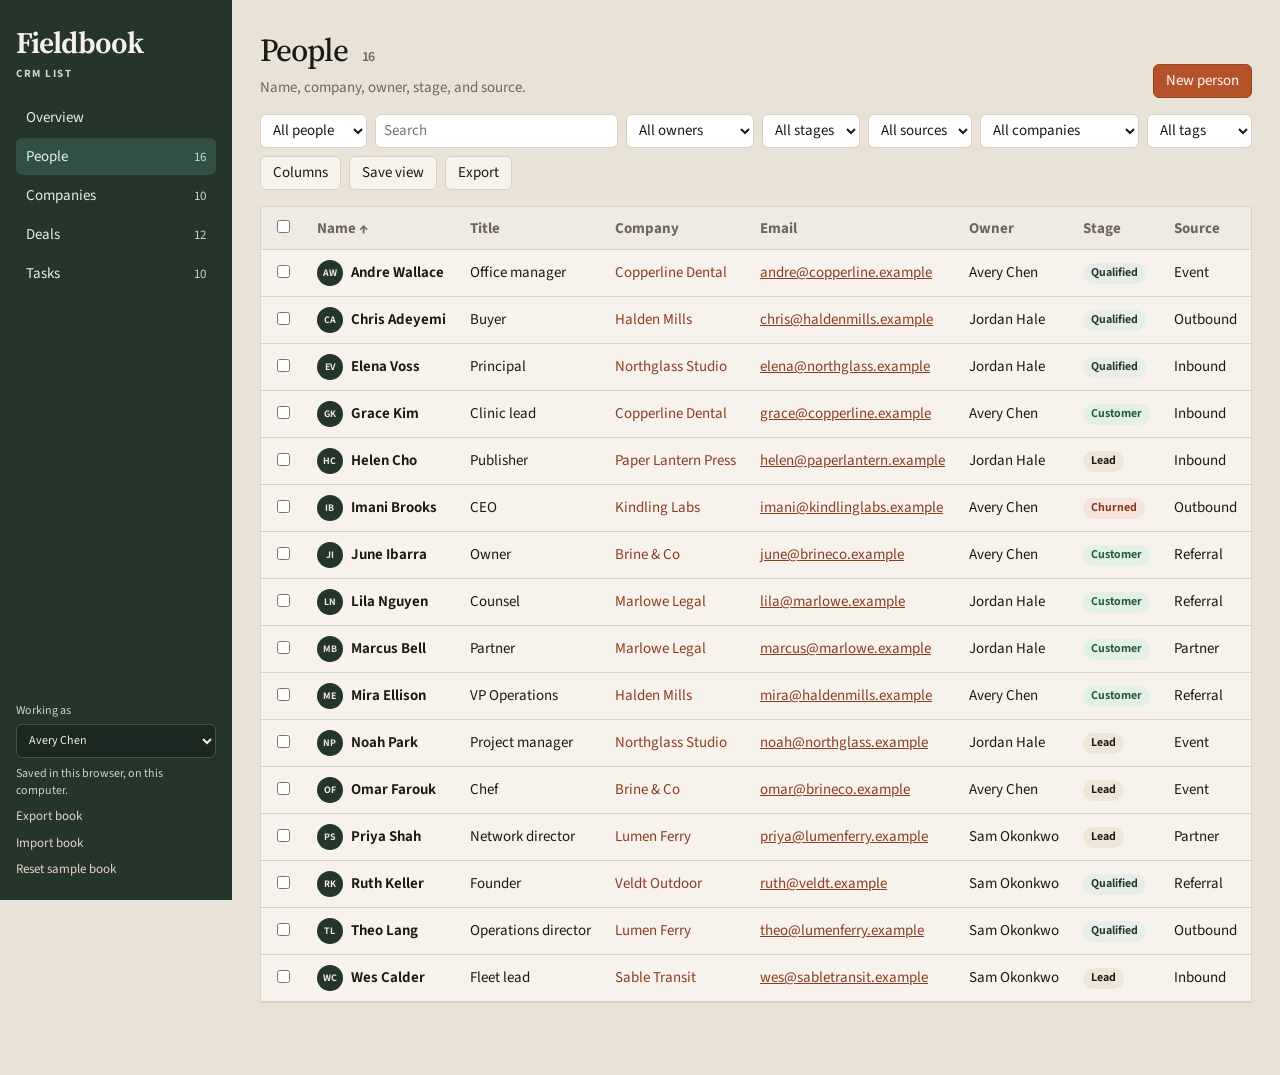
==== crm/index.html @ db6a81ae "Add Fieldbook, a local CRM list. People, companies, deals, and tasks stay in the browser, with the u" ====
<!DOCTYPE html>
<html lang="en">
<head>
  <meta charset="utf-8">
  <meta name="viewport" content="width=device-width, initial-scale=1">
  <title>Fieldbook</title>
  <link rel="icon" href="data:image/svg+xml,%3Csvg xmlns='http://www.w3.org/2000/svg' viewBox='0 0 32 32'%3E%3Crect width='32' height='32' rx='4' fill='%2324352c'/%3E%3Crect x='8' y='6' width='16' height='20' fill='none' stroke='%23f3ecdf' stroke-width='1.6'/%3E%3Cpath d='M11 12h10M11 16h10M11 20h6' stroke='%23e0b089' stroke-width='1.5'/%3E%3C/svg%3E">
  <link rel="preconnect" href="https://fonts.googleapis.com">
  <link rel="preconnect" href="https://fonts.gstatic.com" crossorigin>
  <link href="https://fonts.googleapis.com/css2?family=Source+Sans+3:wght@400;500;600;700&family=Source+Serif+4:opsz,wght@8..60,520;8..60,650&display=swap" rel="stylesheet">
  <link rel="stylesheet" href="styles.css">
</head>
<body>
  <div id="app"></div>
  <script src="app.js"></script>
</body>
</html>
---- crm/styles.css ----
:root {
  --ink: #1c1915;
  --muted: #6f675c;
  --line: #d9d1c4;
  --paper: #f7f3ec;
  --page: #e9e2d6;
  --pine: #24352c;
  --pine-2: #315043;
  --chip: #efe6d8;
  --terracotta: #b5522a;
  --good-bg: #e3f0e6;
  --good: #1c5a34;
  --bad-bg: #f6e4dc;
  --bad: #8a3418;
  color: var(--ink);
  background: var(--page);
  font-family: "Source Sans 3", "Segoe UI", sans-serif;
  font-size: 15px;
  line-height: 1.4;
}

* { box-sizing: border-box; }
body { margin: 0; }
button, input, select, textarea { font: inherit; color: inherit; }
button { cursor: pointer; }
:focus-visible { outline: 2px solid var(--terracotta); outline-offset: 2px; }
a { color: #8a3d22; }

.shell {
  display: grid;
  grid-template-columns: 232px minmax(0, 1fr);
  min-height: 100vh;
}

.sidebar {
  position: sticky;
  top: 0;
  height: 100vh;
  display: flex;
  flex-direction: column;
  gap: 18px;
  padding: 22px 16px;
  background: var(--pine);
  color: #e7efe9;
}
.brand {
  margin: 0;
  font-family: "Source Serif 4", Georgia, serif;
  font-size: 30px;
  font-weight: 650;
  letter-spacing: -0.03em;
  color: #f6f1e8;
}
.brand small {
  display: block;
  margin-top: 2px;
  font-family: "Source Sans 3", sans-serif;
  font-size: 11px;
  font-weight: 700;
  letter-spacing: 0.14em;
  text-transform: uppercase;
  color: #c9d5cc;
}
.sidebar nav { display: flex; flex-direction: column; gap: 2px; }
.sidebar nav button {
  display: flex;
  justify-content: space-between;
  align-items: center;
  gap: 8px;
  width: 100%;
  padding: 8px 10px;
  border: 0;
  border-radius: 6px;
  background: transparent;
  color: inherit;
  text-align: left;
}
.sidebar nav button[aria-current="page"] { background: var(--pine-2); }
.nav-count { color: #c9d5cc; font-variant-numeric: tabular-nums; font-size: 13px; }
.side-foot { margin-top: auto; display: flex; flex-direction: column; gap: 8px; }
.side-foot label { display: flex; flex-direction: column; gap: 4px; font-size: 12px; color: #c9d5cc; }
.sidebar select,
.side-foot select {
  width: 100%;
  height: 34px;
  padding: 0 8px;
  border: 1px solid #3e5648;
  border-radius: 6px;
  background: #1a2821;
  color: #f3ecdf;
}
.storage { margin: 0; font-size: 12px; color: #c9d5cc; }
.side-foot button {
  padding: 0;
  border: 0;
  background: transparent;
  color: #e7d3c3;
  text-align: left;
  font-size: 13px;
}

main { padding: 28px 28px 72px; }
.page-head { display: flex; justify-content: space-between; align-items: flex-end; gap: 16px; }
h1 {
  margin: 0;
  font-family: "Source Serif 4", Georgia, serif;
  font-size: 32px;
  font-weight: 520;
  letter-spacing: -0.03em;
}
h1 .count {
  margin-left: 8px;
  font-family: "Source Sans 3", sans-serif;
  font-size: 14px;
  font-weight: 600;
  color: var(--muted);
}
.lede { margin: 4px 0 0; color: var(--muted); }
h2, h3 {
  margin: 0 0 8px;
  font-family: "Source Serif 4", Georgia, serif;
  font-weight: 560;
}
h2 { font-size: 22px; }
h3 { margin-top: 20px; font-size: 18px; }
.kicker {
  margin: 0;
  font-size: 11px;
  font-weight: 700;
  letter-spacing: 0.12em;
  text-transform: uppercase;
  color: var(--muted);
}

.btn {
  height: 34px;
  padding: 0 12px;
  border: 1px solid var(--line);
  border-radius: 6px;
  background: var(--paper);
}
.btn.primary { background: var(--terracotta); border-color: #9a4522; color: #fff8f4; }
.btn.danger { color: var(--bad); }
.btn.small { height: 30px; }

.toolbar { display: flex; flex-wrap: wrap; gap: 8px; align-items: center; margin: 16px 0; }
.toolbar input, .toolbar select, .fields input, .fields select, .modal input, .modal select, .modal textarea, .drawer input, .drawer select, .drawer textarea {
  height: 34px;
  padding: 0 8px;
  border: 1px solid var(--line);
  border-radius: 6px;
  background: #fff;
}
.toolbar .search { flex: 1 1 180px; min-width: 160px; }
.menu-wrap { position: relative; }
.popover {
  position: absolute;
  top: calc(100% + 6px);
  right: 0;
  z-index: 6;
  display: flex;
  flex-direction: column;
  gap: 6px;
  min-width: 190px;
  padding: 10px;
  border: 1px solid var(--line);
  border-radius: 8px;
  background: var(--paper);
}
.popover label { display: flex; gap: 8px; align-items: center; font-size: 13px; }

.segmented { display: inline-flex; overflow: hidden; border: 1px solid var(--line); border-radius: 6px; }
.segmented button { height: 34px; padding: 0 12px; border: 0; background: var(--paper); }
.segmented button[aria-pressed="true"] { background: var(--pine); color: #f6f1e8; }

.bulkbar {
  display: flex;
  flex-wrap: wrap;
  gap: 8px;
  align-items: center;
  margin-bottom: 8px;
  padding: 8px 10px;
  border-radius: 8px;
  background: var(--pine);
  color: #f3ecdf;
}
.bulkbar select { height: 30px; border: 0; border-radius: 6px; background: #f3ecdf; color: var(--ink); }
.bulkbar .btn { background: #f3ecdf; color: var(--ink); }

.table-wrap { overflow: auto; border: 1px solid var(--line); background: var(--paper); }
table { width: 100%; min-width: 760px; border-collapse: collapse; }
th, td { padding: 10px 12px; border-bottom: 1px solid var(--line); text-align: left; vertical-align: middle; white-space: nowrap; }
th { position: sticky; top: 0; z-index: 1; background: #efeae2; }
th button { padding: 0; border: 0; background: none; color: var(--muted); font-weight: 700; }
td.num, th.num { text-align: right; font-variant-numeric: tabular-nums; }
th.num button { width: 100%; text-align: right; }
th.check, td.check { width: 36px; }
tr:hover td { background: #f7f1e8; }
tr.is-selected td { background: #f3e6dc; }
tr.is-done td { color: var(--muted); }
tr.is-overdue .due-cell, .overdue { color: var(--bad); font-weight: 700; }
.empty { padding: 28px 12px; color: var(--muted); text-align: left; }

.who { display: inline-flex; gap: 8px; align-items: center; font-weight: 650; }
.avatar {
  display: inline-grid;
  place-items: center;
  width: 26px;
  height: 26px;
  border-radius: 50%;
  background: var(--pine);
  color: #f3ecdf;
  font-size: 10px;
  letter-spacing: 0.04em;
}
button.linkish { padding: 0; border: 0; background: none; color: #8a3d22; text-align: left; }
button.linkish:hover { text-decoration: underline; }
.pill {
  display: inline-flex;
  padding: 2px 8px;
  border-radius: 99px;
  background: var(--chip);
  font-size: 12px;
  font-weight: 650;
}
.pill-customer, .pill-won { background: var(--good-bg); color: var(--good); }
.pill-churned, .pill-lost { background: var(--bad-bg); color: var(--bad); }
.pill-qualified, .pill-proposal, .pill-negotiation, .pill-new { background: #e7eee9; color: var(--pine); }
.tag {
  display: inline-flex;
  margin: 0 4px 2px 0;
  padding: 1px 6px;
  border-radius: 99px;
  background: var(--chip);
  font-size: 12px;
}

.stats { display: grid; grid-template-columns: repeat(4, minmax(0, 1fr)); gap: 12px; margin-top: 18px; }
.stats article, .panel { border: 1px solid var(--line); background: var(--paper); padding: 14px 16px; }
.stat {
  margin: 4px 0;
  font-family: "Source Serif 4", Georgia, serif;
  font-size: 28px;
  font-variant-numeric: tabular-nums;
  letter-spacing: -0.03em;
}
.sub { margin: 0; color: var(--muted); font-size: 13px; }
.split { display: grid; grid-template-columns: minmax(0, 1.4fr) minmax(260px, 0.8fr); gap: 16px; margin-top: 16px; }
.bars { display: flex; flex-direction: column; gap: 8px; }
.bar-row { display: grid; grid-template-columns: 104px minmax(0, 1fr) 76px; gap: 8px; align-items: center; font-size: 13px; }
.bar-row button { padding: 0; border: 0; background: none; text-align: left; }
.track { height: 8px; background: #e4dcd0; }
.track span { display: block; height: 100%; background: var(--pine); }
.track.won span { background: var(--good); }
.task-line, .feed-item { display: flex; justify-content: space-between; gap: 12px; padding: 8px 0; border-top: 1px solid var(--line); }
.task-line button.subject, .feed-item button { padding: 0; border: 0; background: none; text-align: left; }
.feed { margin-top: 16px; }

.board { display: flex; gap: 12px; overflow-x: auto; padding-bottom: 8px; }
.column { width: 230px; flex: none; padding: 8px; border-radius: 8px; background: #e4dcd0; }
.column.drop-target { outline: 2px solid var(--terracotta); }
.column header { display: flex; justify-content: space-between; gap: 8px; padding: 4px 4px 8px; font-size: 13px; }
.deal-card { margin-bottom: 8px; padding: 10px; border: 1px solid var(--line); background: var(--paper); cursor: grab; }
.deal-card strong, .deal-card span { display: block; }
.deal-card .money { margin-top: 6px; font-variant-numeric: tabular-nums; font-weight: 700; }
.deal-card .meta, .meta { color: var(--muted); font-size: 12px; }

.scrim { position: fixed; inset: 0; z-index: 20; border: 0; background: rgba(28, 25, 21, 0.32); }
.drawer {
  position: fixed;
  top: 0;
  right: 0;
  bottom: 0;
  z-index: 21;
  width: min(440px, 100%);
  overflow: auto;
  padding: 20px 20px 40px;
  border-left: 1px solid var(--line);
  background: var(--paper);
}
.drawer-top, .modal-actions, .activity-row { display: flex; gap: 8px; align-items: center; }
.drawer-top { justify-content: space-between; }
.fields { display: grid; grid-template-columns: 1fr 1fr; gap: 10px; margin-top: 12px; }
.fields label, .activity-row label, .stack-label { display: flex; flex-direction: column; gap: 4px; color: var(--muted); font-size: 12px; }
.span-2 { grid-column: span 2; }
label.checkline { flex-direction: row; align-items: center; color: var(--ink); font-size: 14px; }
.drawer textarea, .modal textarea { height: auto; min-height: 72px; padding: 8px; }
.tagset { display: flex; flex-wrap: wrap; gap: 6px; }
.tagset button { padding: 3px 8px; border: 1px solid var(--line); border-radius: 99px; background: transparent; font-size: 12px; }
.tagset button[aria-pressed="true"] { border-color: var(--pine); background: var(--pine); color: #f6f1e8; }
.lbl { color: var(--muted); font-size: 12px; }
.note { padding: 8px 0; border-top: 1px solid var(--line); }
.note p { margin: 0; white-space: pre-wrap; }
.form-error { margin: 0 0 8px; color: var(--bad); font-size: 13px; }
.modal {
  position: fixed;
  top: 50%;
  left: 50%;
  z-index: 31;
  width: min(560px, calc(100% - 32px));
  max-height: calc(100vh - 48px);
  overflow: auto;
  padding: 20px;
  border: 1px solid var(--line);
  background: var(--paper);
  transform: translate(-50%, -50%);
}
.modal .scrim, .modal-scrim { z-index: 30; }
.modal-actions { margin-top: 14px; }
.activity-row { flex-wrap: wrap; margin: 8px 0; }
.activity-row input { flex: 1; min-width: 140px; }

@media (max-width: 900px) {
  .shell { grid-template-columns: 1fr; }
  .sidebar { position: sticky; top: 0; z-index: 5; height: auto; }
  .sidebar nav { flex-direction: row; overflow-x: auto; }
  .sidebar nav button { width: auto; white-space: nowrap; }
  .side-foot { flex-direction: row; flex-wrap: wrap; align-items: end; margin-top: 8px; }
  .side-foot label { flex: 1 1 140px; }
  .storage { display: none; }
  .stats, .split, .fields { grid-template-columns: 1fr 1fr; }
  .span-2 { grid-column: auto; }
  main { padding: 18px 14px 48px; }
  h1 { font-size: 28px; }
}
@media (max-width: 640px) {
  .stats, .fields, .split { grid-template-columns: 1fr; }
}
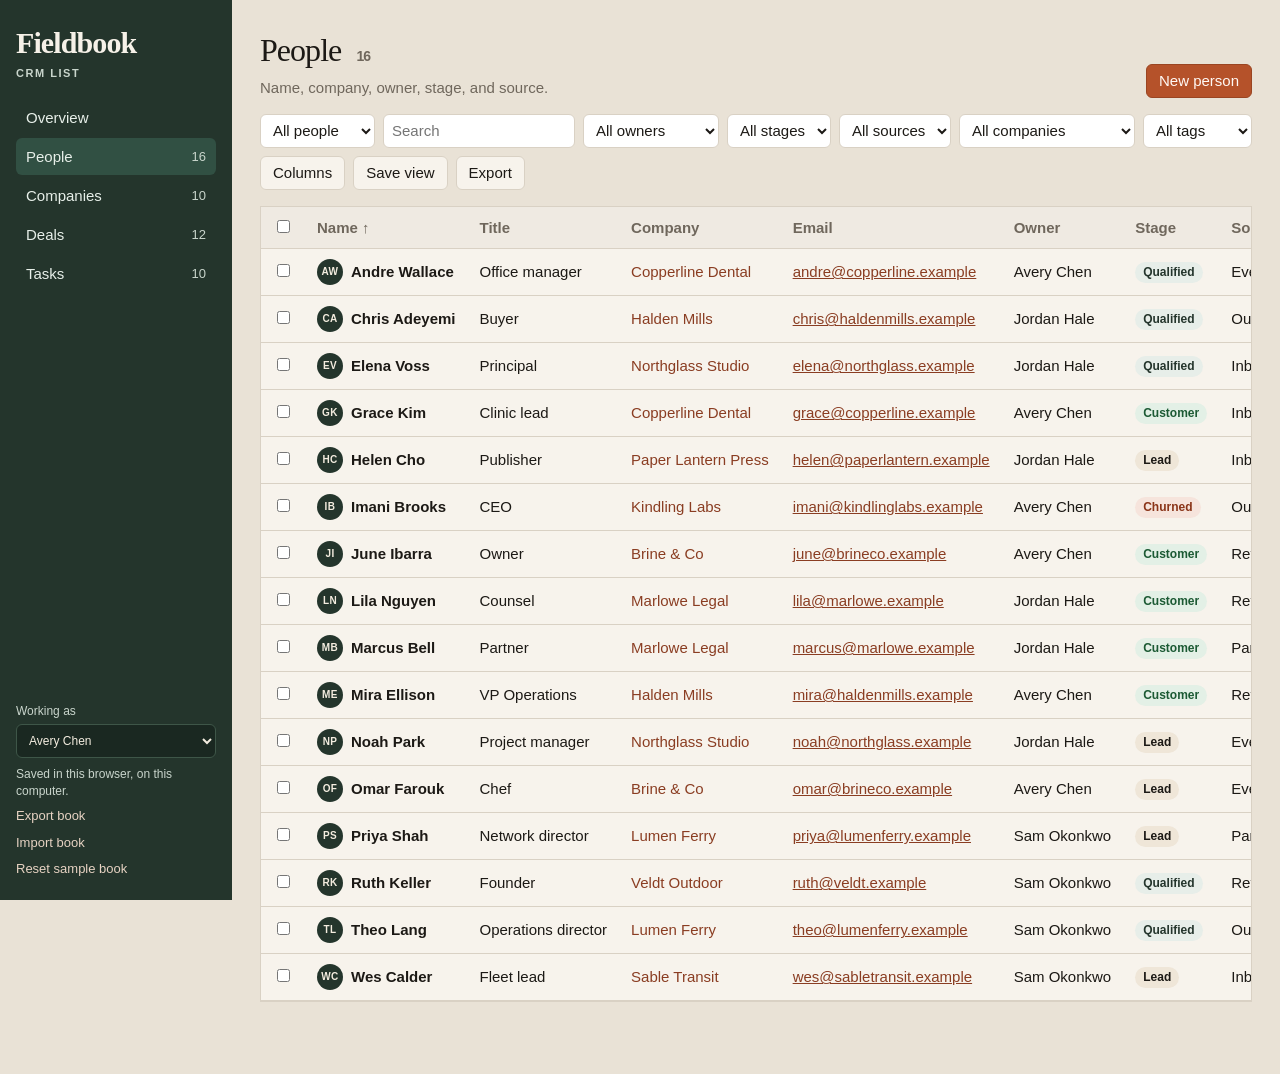
==== commit 5abf66ec: "Put Fieldbook in one HTML file so it can be opened in Brave. The page no longer depends on separate " ====
--- a/crm/index.html
+++ b/crm/index.html
@@ -5,13 +5,1605 @@
   <meta name="viewport" content="width=device-width, initial-scale=1">
   <title>Fieldbook</title>
   <link rel="icon" href="data:image/svg+xml,%3Csvg xmlns='http://www.w3.org/2000/svg' viewBox='0 0 32 32'%3E%3Crect width='32' height='32' rx='4' fill='%2324352c'/%3E%3Crect x='8' y='6' width='16' height='20' fill='none' stroke='%23f3ecdf' stroke-width='1.6'/%3E%3Cpath d='M11 12h10M11 16h10M11 20h6' stroke='%23e0b089' stroke-width='1.5'/%3E%3C/svg%3E">
-  <link rel="preconnect" href="https://fonts.googleapis.com">
-  <link rel="preconnect" href="https://fonts.gstatic.com" crossorigin>
-  <link href="https://fonts.googleapis.com/css2?family=Source+Sans+3:wght@400;500;600;700&family=Source+Serif+4:opsz,wght@8..60,520;8..60,650&display=swap" rel="stylesheet">
-  <link rel="stylesheet" href="styles.css">
+  <style>
+:root {
+  --ink: #1c1915;
+  --muted: #6f675c;
+  --line: #d9d1c4;
+  --paper: #f7f3ec;
+  --page: #e9e2d6;
+  --pine: #24352c;
+  --pine-2: #315043;
+  --chip: #efe6d8;
+  --terracotta: #b5522a;
+  --good-bg: #e3f0e6;
+  --good: #1c5a34;
+  --bad-bg: #f6e4dc;
+  --bad: #8a3418;
+  color: var(--ink);
+  background: var(--page);
+  font-family: "Source Sans 3", "Segoe UI", sans-serif;
+  font-size: 15px;
+  line-height: 1.4;
+}
+
+* { box-sizing: border-box; }
+body { margin: 0; }
+button, input, select, textarea { font: inherit; color: inherit; }
+button { cursor: pointer; }
+:focus-visible { outline: 2px solid var(--terracotta); outline-offset: 2px; }
+a { color: #8a3d22; }
+
+.shell {
+  display: grid;
+  grid-template-columns: 232px minmax(0, 1fr);
+  min-height: 100vh;
+}
+
+.sidebar {
+  position: sticky;
+  top: 0;
+  height: 100vh;
+  display: flex;
+  flex-direction: column;
+  gap: 18px;
+  padding: 22px 16px;
+  background: var(--pine);
+  color: #e7efe9;
+}
+.brand {
+  margin: 0;
+  font-family: "Source Serif 4", Georgia, serif;
+  font-size: 30px;
+  font-weight: 650;
+  letter-spacing: -0.03em;
+  color: #f6f1e8;
+}
+.brand small {
+  display: block;
+  margin-top: 2px;
+  font-family: "Source Sans 3", sans-serif;
+  font-size: 11px;
+  font-weight: 700;
+  letter-spacing: 0.14em;
+  text-transform: uppercase;
+  color: #c9d5cc;
+}
+.sidebar nav { display: flex; flex-direction: column; gap: 2px; }
+.sidebar nav button {
+  display: flex;
+  justify-content: space-between;
+  align-items: center;
+  gap: 8px;
+  width: 100%;
+  padding: 8px 10px;
+  border: 0;
+  border-radius: 6px;
+  background: transparent;
+  color: inherit;
+  text-align: left;
+}
+.sidebar nav button[aria-current="page"] { background: var(--pine-2); }
+.nav-count { color: #c9d5cc; font-variant-numeric: tabular-nums; font-size: 13px; }
+.side-foot { margin-top: auto; display: flex; flex-direction: column; gap: 8px; }
+.side-foot label { display: flex; flex-direction: column; gap: 4px; font-size: 12px; color: #c9d5cc; }
+.sidebar select,
+.side-foot select {
+  width: 100%;
+  height: 34px;
+  padding: 0 8px;
+  border: 1px solid #3e5648;
+  border-radius: 6px;
+  background: #1a2821;
+  color: #f3ecdf;
+}
+.storage { margin: 0; font-size: 12px; color: #c9d5cc; }
+.side-foot button {
+  padding: 0;
+  border: 0;
+  background: transparent;
+  color: #e7d3c3;
+  text-align: left;
+  font-size: 13px;
+}
+
+main { padding: 28px 28px 72px; }
+.page-head { display: flex; justify-content: space-between; align-items: flex-end; gap: 16px; }
+h1 {
+  margin: 0;
+  font-family: "Source Serif 4", Georgia, serif;
+  font-size: 32px;
+  font-weight: 520;
+  letter-spacing: -0.03em;
+}
+h1 .count {
+  margin-left: 8px;
+  font-family: "Source Sans 3", sans-serif;
+  font-size: 14px;
+  font-weight: 600;
+  color: var(--muted);
+}
+.lede { margin: 4px 0 0; color: var(--muted); }
+h2, h3 {
+  margin: 0 0 8px;
+  font-family: "Source Serif 4", Georgia, serif;
+  font-weight: 560;
+}
+h2 { font-size: 22px; }
+h3 { margin-top: 20px; font-size: 18px; }
+.kicker {
+  margin: 0;
+  font-size: 11px;
+  font-weight: 700;
+  letter-spacing: 0.12em;
+  text-transform: uppercase;
+  color: var(--muted);
+}
+
+.btn {
+  height: 34px;
+  padding: 0 12px;
+  border: 1px solid var(--line);
+  border-radius: 6px;
+  background: var(--paper);
+}
+.btn.primary { background: var(--terracotta); border-color: #9a4522; color: #fff8f4; }
+.btn.danger { color: var(--bad); }
+.btn.small { height: 30px; }
+
+.toolbar { display: flex; flex-wrap: wrap; gap: 8px; align-items: center; margin: 16px 0; }
+.toolbar input, .toolbar select, .fields input, .fields select, .modal input, .modal select, .modal textarea, .drawer input, .drawer select, .drawer textarea {
+  height: 34px;
+  padding: 0 8px;
+  border: 1px solid var(--line);
+  border-radius: 6px;
+  background: #fff;
+}
+.toolbar .search { flex: 1 1 180px; min-width: 160px; }
+.menu-wrap { position: relative; }
+.popover {
+  position: absolute;
+  top: calc(100% + 6px);
+  right: 0;
+  z-index: 6;
+  display: flex;
+  flex-direction: column;
+  gap: 6px;
+  min-width: 190px;
+  padding: 10px;
+  border: 1px solid var(--line);
+  border-radius: 8px;
+  background: var(--paper);
+}
+.popover label { display: flex; gap: 8px; align-items: center; font-size: 13px; }
+
+.segmented { display: inline-flex; overflow: hidden; border: 1px solid var(--line); border-radius: 6px; }
+.segmented button { height: 34px; padding: 0 12px; border: 0; background: var(--paper); }
+.segmented button[aria-pressed="true"] { background: var(--pine); color: #f6f1e8; }
+
+.bulkbar {
+  display: flex;
+  flex-wrap: wrap;
+  gap: 8px;
+  align-items: center;
+  margin-bottom: 8px;
+  padding: 8px 10px;
+  border-radius: 8px;
+  background: var(--pine);
+  color: #f3ecdf;
+}
+.bulkbar select { height: 30px; border: 0; border-radius: 6px; background: #f3ecdf; color: var(--ink); }
+.bulkbar .btn { background: #f3ecdf; color: var(--ink); }
+
+.table-wrap { overflow: auto; border: 1px solid var(--line); background: var(--paper); }
+table { width: 100%; min-width: 760px; border-collapse: collapse; }
+th, td { padding: 10px 12px; border-bottom: 1px solid var(--line); text-align: left; vertical-align: middle; white-space: nowrap; }
+th { position: sticky; top: 0; z-index: 1; background: #efeae2; }
+th button { padding: 0; border: 0; background: none; color: var(--muted); font-weight: 700; }
+td.num, th.num { text-align: right; font-variant-numeric: tabular-nums; }
+th.num button { width: 100%; text-align: right; }
+th.check, td.check { width: 36px; }
+tr:hover td { background: #f7f1e8; }
+tr.is-selected td { background: #f3e6dc; }
+tr.is-done td { color: var(--muted); }
+tr.is-overdue .due-cell, .overdue { color: var(--bad); font-weight: 700; }
+.empty { padding: 28px 12px; color: var(--muted); text-align: left; }
+
+.who { display: inline-flex; gap: 8px; align-items: center; font-weight: 650; }
+.avatar {
+  display: inline-grid;
+  place-items: center;
+  width: 26px;
+  height: 26px;
+  border-radius: 50%;
+  background: var(--pine);
+  color: #f3ecdf;
+  font-size: 10px;
+  letter-spacing: 0.04em;
+}
+button.linkish { padding: 0; border: 0; background: none; color: #8a3d22; text-align: left; }
+button.linkish:hover { text-decoration: underline; }
+.pill {
+  display: inline-flex;
+  padding: 2px 8px;
+  border-radius: 99px;
+  background: var(--chip);
+  font-size: 12px;
+  font-weight: 650;
+}
+.pill-customer, .pill-won { background: var(--good-bg); color: var(--good); }
+.pill-churned, .pill-lost { background: var(--bad-bg); color: var(--bad); }
+.pill-qualified, .pill-proposal, .pill-negotiation, .pill-new { background: #e7eee9; color: var(--pine); }
+.tag {
+  display: inline-flex;
+  margin: 0 4px 2px 0;
+  padding: 1px 6px;
+  border-radius: 99px;
+  background: var(--chip);
+  font-size: 12px;
+}
+
+.stats { display: grid; grid-template-columns: repeat(4, minmax(0, 1fr)); gap: 12px; margin-top: 18px; }
+.stats article, .panel { border: 1px solid var(--line); background: var(--paper); padding: 14px 16px; }
+.stat {
+  margin: 4px 0;
+  font-family: "Source Serif 4", Georgia, serif;
+  font-size: 28px;
+  font-variant-numeric: tabular-nums;
+  letter-spacing: -0.03em;
+}
+.sub { margin: 0; color: var(--muted); font-size: 13px; }
+.split { display: grid; grid-template-columns: minmax(0, 1.4fr) minmax(260px, 0.8fr); gap: 16px; margin-top: 16px; }
+.bars { display: flex; flex-direction: column; gap: 8px; }
+.bar-row { display: grid; grid-template-columns: 104px minmax(0, 1fr) 76px; gap: 8px; align-items: center; font-size: 13px; }
+.bar-row button { padding: 0; border: 0; background: none; text-align: left; }
+.track { height: 8px; background: #e4dcd0; }
+.track span { display: block; height: 100%; background: var(--pine); }
+.track.won span { background: var(--good); }
+.task-line, .feed-item { display: flex; justify-content: space-between; gap: 12px; padding: 8px 0; border-top: 1px solid var(--line); }
+.task-line button.subject, .feed-item button { padding: 0; border: 0; background: none; text-align: left; }
+.feed { margin-top: 16px; }
+
+.board { display: flex; gap: 12px; overflow-x: auto; padding-bottom: 8px; }
+.column { width: 230px; flex: none; padding: 8px; border-radius: 8px; background: #e4dcd0; }
+.column.drop-target { outline: 2px solid var(--terracotta); }
+.column header { display: flex; justify-content: space-between; gap: 8px; padding: 4px 4px 8px; font-size: 13px; }
+.deal-card { margin-bottom: 8px; padding: 10px; border: 1px solid var(--line); background: var(--paper); cursor: grab; }
+.deal-card strong, .deal-card span { display: block; }
+.deal-card .money { margin-top: 6px; font-variant-numeric: tabular-nums; font-weight: 700; }
+.deal-card .meta, .meta { color: var(--muted); font-size: 12px; }
+
+.scrim { position: fixed; inset: 0; z-index: 20; border: 0; background: rgba(28, 25, 21, 0.32); }
+.drawer {
+  position: fixed;
+  top: 0;
+  right: 0;
+  bottom: 0;
+  z-index: 21;
+  width: min(440px, 100%);
+  overflow: auto;
+  padding: 20px 20px 40px;
+  border-left: 1px solid var(--line);
+  background: var(--paper);
+}
+.drawer-top, .modal-actions, .activity-row { display: flex; gap: 8px; align-items: center; }
+.drawer-top { justify-content: space-between; }
+.fields { display: grid; grid-template-columns: 1fr 1fr; gap: 10px; margin-top: 12px; }
+.fields label, .activity-row label, .stack-label { display: flex; flex-direction: column; gap: 4px; color: var(--muted); font-size: 12px; }
+.span-2 { grid-column: span 2; }
+label.checkline { flex-direction: row; align-items: center; color: var(--ink); font-size: 14px; }
+.drawer textarea, .modal textarea { height: auto; min-height: 72px; padding: 8px; }
+.tagset { display: flex; flex-wrap: wrap; gap: 6px; }
+.tagset button { padding: 3px 8px; border: 1px solid var(--line); border-radius: 99px; background: transparent; font-size: 12px; }
+.tagset button[aria-pressed="true"] { border-color: var(--pine); background: var(--pine); color: #f6f1e8; }
+.lbl { color: var(--muted); font-size: 12px; }
+.note { padding: 8px 0; border-top: 1px solid var(--line); }
+.note p { margin: 0; white-space: pre-wrap; }
+.form-error { margin: 0 0 8px; color: var(--bad); font-size: 13px; }
+.modal {
+  position: fixed;
+  top: 50%;
+  left: 50%;
+  z-index: 31;
+  width: min(560px, calc(100% - 32px));
+  max-height: calc(100vh - 48px);
+  overflow: auto;
+  padding: 20px;
+  border: 1px solid var(--line);
+  background: var(--paper);
+  transform: translate(-50%, -50%);
+}
+.modal .scrim, .modal-scrim { z-index: 30; }
+.modal-actions { margin-top: 14px; }
+.activity-row { flex-wrap: wrap; margin: 8px 0; }
+.activity-row input { flex: 1; min-width: 140px; }
+
+@media (max-width: 900px) {
+  .shell { grid-template-columns: 1fr; }
+  .sidebar { position: sticky; top: 0; z-index: 5; height: auto; }
+  .sidebar nav { flex-direction: row; overflow-x: auto; }
+  .sidebar nav button { width: auto; white-space: nowrap; }
+  .side-foot { flex-direction: row; flex-wrap: wrap; align-items: end; margin-top: 8px; }
+  .side-foot label { flex: 1 1 140px; }
+  .storage { display: none; }
+  .stats, .split, .fields { grid-template-columns: 1fr 1fr; }
+  .span-2 { grid-column: auto; }
+  main { padding: 18px 14px 48px; }
+  h1 { font-size: 28px; }
+}
+@media (max-width: 640px) {
+  .stats, .fields, .split { grid-template-columns: 1fr; }
+}
+
+  </style>
 </head>
 <body>
   <div id="app"></div>
-  <script src="app.js"></script>
+  <script>
+/* Fieldbook — a local CRM list. Open index.html, or run open-fieldbook. */
+const STORAGE_KEY = "fieldbook.v1";
+const OWNERS = ["Avery Chen", "Jordan Hale", "Sam Okonkwo"];
+const CONTACT_STAGES = ["Lead", "Qualified", "Customer", "Churned"];
+const SOURCES = ["Inbound", "Outbound", "Referral", "Event", "Partner"];
+const TAGS = ["Priority", "Champion", "Renewal", "Partner", "Newsletter"];
+const SIZES = ["1–10", "11–50", "51–200", "201–1,000"];
+const INDUSTRIES = ["Manufacturing", "Architecture", "Food", "Logistics", "Publishing", "Healthcare", "Retail", "Legal", "Software", "Transportation"];
+const TASK_TYPES = ["Call", "Email", "Meeting", "Task"];
+const DEAL_STAGES = [
+  { id: "new", label: "New", probability: 10 },
+  { id: "qualified", label: "Qualified", probability: 25 },
+  { id: "proposal", label: "Proposal", probability: 50 },
+  { id: "negotiation", label: "Negotiation", probability: 75 },
+  { id: "won", label: "Won", probability: 100 },
+  { id: "lost", label: "Lost", probability: 0 },
+];
+const DEFAULT_COLUMNS = {
+  people: ["name", "title", "company", "email", "owner", "stage", "source", "tags", "last"],
+  companies: ["name", "domain", "industry", "size", "city", "owner", "people", "pipeline"],
+  deals: ["name", "company", "amount", "stage", "probability", "close", "owner"],
+  tasks: ["due", "type", "subject", "related", "owner", "status"],
+};
+const BUILTINS = {
+  people: [
+    { id: "all", name: "All people" },
+    { id: "mine", name: "My book", filters: { owner: "__me__" } },
+    { id: "customers", name: "Customers", filters: { stage: "Customer" } },
+    { id: "leads", name: "Open leads", filters: { stage: "Lead" } },
+  ],
+  companies: [
+    { id: "all", name: "All companies" },
+    { id: "mine", name: "My companies", filters: { owner: "__me__" } },
+  ],
+  deals: [
+    { id: "open", name: "Open pipeline", filters: { status: "open" } },
+    { id: "mine", name: "My open deals", filters: { owner: "__me__", status: "open" } },
+    { id: "won", name: "Won", filters: { status: "won" } },
+    { id: "all", name: "All deals", filters: { status: "all" } },
+  ],
+  tasks: [
+    { id: "open", name: "Open tasks", filters: { status: "open" } },
+    { id: "mine", name: "My tasks", filters: { owner: "__me__", status: "open" } },
+    { id: "overdue", name: "Overdue", filters: { status: "overdue" } },
+    { id: "all", name: "All tasks", filters: { status: "all" } },
+  ],
+};
+
+let memoryOnly = false;
+let state;
+
+function esc(value) {
+  return String(value ?? "").replace(/[&<>"']/g, (ch) => ({
+    "&": "&amp;", "<": "&lt;", ">": "&gt;", '"': "&quot;", "'": "&#39;",
+  }[ch]));
+}
+function uid(prefix) {
+  return `${prefix}_${Math.random().toString(36).slice(2, 8)}${Date.now().toString(36).slice(-3)}`;
+}
+function todayISO() {
+  const now = new Date();
+  const local = new Date(now.getTime() - now.getTimezoneOffset() * 60000);
+  return local.toISOString().slice(0, 10);
+}
+function dayOffset(days) {
+  const date = new Date();
+  date.setHours(12, 0, 0, 0);
+  date.setDate(date.getDate() + days);
+  const local = new Date(date.getTime() - date.getTimezoneOffset() * 60000);
+  return local.toISOString().slice(0, 10);
+}
+function stamp(days) {
+  return `${dayOffset(days)}T16:00:00.000Z`;
+}
+function money(amount) {
+  return new Intl.NumberFormat("en-US", { style: "currency", currency: "USD", maximumFractionDigits: 0 }).format(Number(amount) || 0);
+}
+function fmtDate(iso) {
+  if (!iso) return "—";
+  const [year, month, day] = String(iso).slice(0, 10).split("-").map(Number);
+  if (!year || !month || !day) return "—";
+  return new Date(year, month - 1, day).toLocaleDateString("en-US", { month: "short", day: "numeric", year: "numeric" });
+}
+function initials(name) {
+  return String(name || "?").split(/\s+/).slice(0, 2).map((part) => part[0] || "").join("").toUpperCase();
+}
+function blob(parts) {
+  return parts.filter(Boolean).join(" ").toLowerCase();
+}
+function withCurrent(list, current) {
+  if (current && !list.includes(current)) return [current, ...list];
+  return list;
+}
+function selectOptions(pairs, selected) {
+  return pairs.map(([value, label]) => `<option value="${esc(value)}"${String(value) === String(selected ?? "") ? " selected" : ""}>${esc(label)}</option>`).join("");
+}
+function stageLabel(id) {
+  return DEAL_STAGES.find((stage) => stage.id === id)?.label || id || "—";
+}
+function stageProb(id) {
+  return DEAL_STAGES.find((stage) => stage.id === id)?.probability ?? 0;
+}
+function pill(value) {
+  const key = String(value || "").toLowerCase().replace(/[^a-z]/g, "");
+  return `<span class="pill pill-${key}">${esc(value || "—")}</span>`;
+}
+function typeLabel(type) {
+  return { person: "Person", company: "Company", deal: "Deal", task: "Task" }[type] || "Record";
+}
+function viewType(view) {
+  return { people: "person", companies: "company", deals: "deal", tasks: "task" }[view];
+}
+function isListView(view) {
+  return ["people", "companies", "deals", "tasks"].includes(view);
+}
+
+function collection(type) {
+  if (type === "person") return state.people;
+  if (type === "company") return state.companies;
+  if (type === "deal") return state.deals;
+  if (type === "task") return state.tasks;
+  return null;
+}
+function getRecord(type, id) {
+  return (collection(type) || []).find((row) => row.id === id) || null;
+}
+function companyName(id) {
+  return state.companies.find((company) => company.id === id)?.name || "";
+}
+function personName(id) {
+  return state.people.find((person) => person.id === id)?.name || "";
+}
+function recordTitle(type, id) {
+  const record = getRecord(type, id);
+  return record?.name || record?.subject || "";
+}
+function openDeals(rows = state.deals) {
+  return rows.filter((deal) => deal.stage !== "won" && deal.stage !== "lost");
+}
+function sumAmount(rows) {
+  return rows.reduce((total, deal) => total + (Number(deal.amount) || 0), 0);
+}
+function weighted(rows) {
+  return rows.reduce((total, deal) => total + (Number(deal.amount) || 0) * ((Number(deal.probability) || 0) / 100), 0);
+}
+function peopleAt(companyId) {
+  return state.people.filter((person) => person.companyId === companyId);
+}
+function pipelineAt(companyId) {
+  return openDeals(state.deals.filter((deal) => deal.companyId === companyId));
+}
+function lastTouch(type, id) {
+  const record = getRecord(type, id);
+  const times = [];
+  if (record?.createdAt) times.push(record.createdAt);
+  (record?.notes || []).forEach((note) => times.push(note.at));
+  state.tasks.forEach((task) => {
+    if (task.relatedType === type && task.relatedId === id && task.createdAt) times.push(task.createdAt);
+  });
+  times.sort();
+  return times.at(-1) || "";
+}
+function defaultFilters(object) {
+  if (object === "people") return { q: "", owner: "", stage: "", source: "", company: "", tag: "", viewId: "all" };
+  if (object === "companies") return { q: "", owner: "", industry: "", tag: "", viewId: "all" };
+  if (object === "deals") return { q: "", owner: "", stage: "", tag: "", status: "open", viewId: "open" };
+  return { q: "", owner: "", type: "", status: "open", viewId: "open" };
+}
+function defaultUi() {
+  return {
+    view: "people",
+    dealMode: "list",
+    drawer: null,
+    filters: {
+      people: defaultFilters("people"),
+      companies: defaultFilters("companies"),
+      deals: defaultFilters("deals"),
+      tasks: defaultFilters("tasks"),
+    },
+    sort: {
+      people: { key: "name", dir: "asc" },
+      companies: { key: "name", dir: "asc" },
+      deals: { key: "amount", dir: "desc" },
+      tasks: { key: "due", dir: "asc" },
+    },
+    columns: {
+      people: DEFAULT_COLUMNS.people.slice(),
+      companies: DEFAULT_COLUMNS.companies.slice(),
+      deals: DEFAULT_COLUMNS.deals.slice(),
+      tasks: DEFAULT_COLUMNS.tasks.slice(),
+    },
+  };
+}
+function cleanCols(object, keys) {
+  const allowed = new Set(COLUMN_DEFS[object].map((column) => column.key));
+  const locks = COLUMN_DEFS[object].filter((column) => column.lock).map((column) => column.key);
+  const picked = Array.isArray(keys) ? keys.filter((key) => allowed.has(key)) : [];
+  const base = picked.length ? picked : DEFAULT_COLUMNS[object];
+  return Array.from(new Set([...locks, ...base]));
+}
+function freshUi(saved) {
+  const base = defaultUi();
+  return {
+    view: isListView(saved?.view) || saved?.view === "overview" ? saved.view : base.view,
+    dealMode: saved?.dealMode === "board" ? "board" : "list",
+    drawer: saved?.drawer || null,
+    filters: {
+      people: { ...base.filters.people, ...(saved?.filters?.people || {}) },
+      companies: { ...base.filters.companies, ...(saved?.filters?.companies || {}) },
+      deals: { ...base.filters.deals, ...(saved?.filters?.deals || {}) },
+      tasks: { ...base.filters.tasks, ...(saved?.filters?.tasks || {}) },
+    },
+    sort: {
+      people: { ...base.sort.people, ...(saved?.sort?.people || {}) },
+      companies: { ...base.sort.companies, ...(saved?.sort?.companies || {}) },
+      deals: { ...base.sort.deals, ...(saved?.sort?.deals || {}) },
+      tasks: { ...base.sort.tasks, ...(saved?.sort?.tasks || {}) },
+    },
+    columns: {
+      people: cleanCols("people", saved?.columns?.people || base.columns.people),
+      companies: cleanCols("companies", saved?.columns?.companies || base.columns.companies),
+      deals: cleanCols("deals", saved?.columns?.deals || base.columns.deals),
+      tasks: cleanCols("tasks", saved?.columns?.tasks || base.columns.tasks),
+    },
+    columnsOpen: false,
+    saveOpen: false,
+    selection: [],
+    modal: null,
+    draft: null,
+    noteDraft: "",
+    activityDraft: { type: "Call", subject: "", due: todayISO() },
+    activityError: "",
+    formError: "",
+  };
+}
+
+const COLUMN_DEFS = {
+  people: [
+    { key: "name", label: "Name", lock: true, text: (row) => row.name, render: (row) => `<span class="who"><span class="avatar">${esc(initials(row.name))}</span>${esc(row.name)}</span>` },
+    { key: "title", label: "Title", text: (row) => row.title, render: (row) => esc(row.title || "—") },
+    { key: "company", label: "Company", text: (row) => companyName(row.companyId), render: (row) => row.companyId ? `<button type="button" class="linkish" data-action="open-record" data-type="company" data-id="${esc(row.companyId)}">${esc(companyName(row.companyId) || "Company")}</button>` : "—" },
+    { key: "email", label: "Email", text: (row) => row.email, render: (row) => row.email ? `<a href="mailto:${esc(row.email)}">${esc(row.email)}</a>` : "—" },
+    { key: "phone", label: "Phone", text: (row) => row.phone, render: (row) => row.phone ? `<a href="tel:${esc(row.phone)}">${esc(row.phone)}</a>` : "—" },
+    { key: "owner", label: "Owner", text: (row) => row.owner, render: (row) => esc(row.owner || "—") },
+    { key: "stage", label: "Stage", text: (row) => row.stage, render: (row) => pill(row.stage) },
+    { key: "source", label: "Source", text: (row) => row.source, render: (row) => esc(row.source || "—") },
+    { key: "tags", label: "Tags", text: (row) => (row.tags || []).join(", "), render: (row) => (row.tags || []).map((tag) => `<span class="tag">${esc(tag)}</span>`).join("") || "—" },
+    { key: "last", label: "Last activity", text: (row) => lastTouch("person", row.id), render: (row) => esc(fmtDate(lastTouch("person", row.id))) },
+  ],
+  companies: [
+    { key: "name", label: "Name", lock: true, text: (row) => row.name, render: (row) => `<span class="who"><span class="avatar">${esc(initials(row.name))}</span>${esc(row.name)}</span>` },
+    { key: "domain", label: "Domain", text: (row) => row.domain, render: (row) => esc(row.domain || "—") },
+    { key: "industry", label: "Industry", text: (row) => row.industry, render: (row) => esc(row.industry || "—") },
+    { key: "size", label: "Size", text: (row) => row.size, render: (row) => esc(row.size || "—") },
+    { key: "city", label: "City", text: (row) => row.city, render: (row) => esc(row.city || "—") },
+    { key: "owner", label: "Owner", text: (row) => row.owner, render: (row) => esc(row.owner || "—") },
+    { key: "people", label: "People", num: true, text: (row) => peopleAt(row.id).length, render: (row) => String(peopleAt(row.id).length) },
+    { key: "pipeline", label: "Open pipeline", num: true, text: (row) => sumAmount(pipelineAt(row.id)), render: (row) => money(sumAmount(pipelineAt(row.id))) },
+  ],
+  deals: [
+    { key: "name", label: "Deal", lock: true, text: (row) => row.name, render: (row) => `<strong>${esc(row.name)}</strong>` },
+    { key: "company", label: "Company", text: (row) => companyName(row.companyId), render: (row) => row.companyId ? `<button type="button" class="linkish" data-action="open-record" data-type="company" data-id="${esc(row.companyId)}">${esc(companyName(row.companyId) || "Company")}</button>` : "—" },
+    { key: "contact", label: "Contact", text: (row) => personName(row.contactId), render: (row) => row.contactId ? `<button type="button" class="linkish" data-action="open-record" data-type="person" data-id="${esc(row.contactId)}">${esc(personName(row.contactId) || "Person")}</button>` : "—" },
+    { key: "amount", label: "Amount", num: true, text: (row) => Number(row.amount) || 0, render: (row) => money(row.amount) },
+    { key: "stage", label: "Stage", text: (row) => stageLabel(row.stage), render: (row) => pill(stageLabel(row.stage)) },
+    { key: "probability", label: "Probability", num: true, text: (row) => Number(row.probability) || 0, render: (row) => `${Number(row.probability) || 0}%` },
+    { key: "close", label: "Close date", text: (row) => row.close || "", render: (row) => esc(fmtDate(row.close)) },
+    { key: "owner", label: "Owner", text: (row) => row.owner, render: (row) => esc(row.owner || "—") },
+    { key: "tags", label: "Tags", text: (row) => (row.tags || []).join(", "), render: (row) => (row.tags || []).map((tag) => `<span class="tag">${esc(tag)}</span>`).join("") || "—" },
+  ],
+  tasks: [
+    { key: "due", label: "Due", text: (row) => row.due || "9999-99-99", render: (row) => esc(fmtDate(row.due)) },
+    { key: "type", label: "Type", text: (row) => row.type, render: (row) => esc(row.type || "—") },
+    { key: "subject", label: "Subject", lock: true, text: (row) => row.subject, render: (row) => esc(row.subject || "—") },
+    { key: "related", label: "Related", text: (row) => recordTitle(row.relatedType, row.relatedId), render: (row) => row.relatedId ? `<button type="button" class="linkish" data-action="open-record" data-type="${esc(row.relatedType)}" data-id="${esc(row.relatedId)}">${esc(recordTitle(row.relatedType, row.relatedId) || "Record")}</button>` : "—" },
+    { key: "owner", label: "Owner", text: (row) => row.owner, render: (row) => esc(row.owner || "—") },
+    { key: "status", label: "Status", text: (row) => row.done ? "Done" : "Open", render: (row) => `<button type="button" class="btn small" data-action="toggle-task" data-id="${esc(row.id)}">${row.done ? "Done" : "Open"}</button>` },
+  ],
+};
+
+function activeColumns(object) {
+  const picked = new Set(state.ui.columns[object] || []);
+  return COLUMN_DEFS[object].filter((column) => column.lock || picked.has(column.key));
+}
+function sortRows(rows, object) {
+  const sort = state.ui.sort[object];
+  const column = COLUMN_DEFS[object].find((item) => item.key === sort.key) || COLUMN_DEFS[object][0];
+  const dir = sort.dir === "desc" ? -1 : 1;
+  return rows.slice().sort((a, b) => {
+    const left = column.text(a);
+    const right = column.text(b);
+    if (typeof left === "number" && typeof right === "number") return (left - right) * dir;
+    return String(left ?? "").localeCompare(String(right ?? ""), undefined, { numeric: true, sensitivity: "base" }) * dir;
+  });
+}
+function matchesQuery(haystack, query) {
+  const needle = String(query || "").trim().toLowerCase();
+  if (!needle) return true;
+  return haystack.includes(needle);
+}
+function query(object) {
+  const filters = state.ui.filters[object];
+  let rows = state[object].slice();
+  if (object === "people") {
+    rows = rows.filter((row) => (
+      (!filters.owner || row.owner === filters.owner) &&
+      (!filters.stage || row.stage === filters.stage) &&
+      (!filters.source || row.source === filters.source) &&
+      (!filters.company || row.companyId === filters.company) &&
+      (!filters.tag || (row.tags || []).includes(filters.tag)) &&
+      matchesQuery(blob([row.name, row.title, row.email, row.phone, companyName(row.companyId), ...(row.tags || [])]), filters.q)
+    ));
+  } else if (object === "companies") {
+    rows = rows.filter((row) => (
+      (!filters.owner || row.owner === filters.owner) &&
+      (!filters.industry || row.industry === filters.industry) &&
+      (!filters.tag || (row.tags || []).includes(filters.tag)) &&
+      matchesQuery(blob([row.name, row.domain, row.city, row.industry, ...(row.tags || [])]), filters.q)
+    ));
+  } else if (object === "deals") {
+    rows = rows.filter((row) => {
+      if (filters.status === "open" && (row.stage === "won" || row.stage === "lost")) return false;
+      if (filters.status === "won" && row.stage !== "won") return false;
+      if (filters.status === "lost" && row.stage !== "lost") return false;
+      if (filters.stage && row.stage !== filters.stage) return false;
+      if (filters.owner && row.owner !== filters.owner) return false;
+      if (filters.tag && !(row.tags || []).includes(filters.tag)) return false;
+      return matchesQuery(blob([row.name, companyName(row.companyId), personName(row.contactId), ...(row.tags || [])]), filters.q);
+    });
+  } else {
+    rows = rows.filter((row) => {
+      if (filters.status === "open" && row.done) return false;
+      if (filters.status === "done" && !row.done) return false;
+      if (filters.status === "overdue" && (row.done || !row.due || row.due >= todayISO())) return false;
+      if (filters.owner && row.owner !== filters.owner) return false;
+      if (filters.type && row.type !== filters.type) return false;
+      return matchesQuery(blob([row.subject, row.type, row.note, recordTitle(row.relatedType, row.relatedId)]), filters.q);
+    });
+  }
+  return sortRows(rows, object);
+}
+
+function note(id, body, author, days) {
+  return { id, body, author, at: stamp(days) };
+}
+function seed() {
+  const companies = [
+    { id: "c1", name: "Halden Mills", domain: "haldenmills.example", industry: "Manufacturing", size: "51–200", city: "Portland", owner: "Avery Chen", tags: ["Renewal"], notes: [note("nc1", "Renews the cloth contract every March.", "Avery Chen", -12)], createdAt: stamp(-80) },
+    { id: "c2", name: "Northglass Studio", domain: "northglass.example", industry: "Architecture", size: "11–50", city: "Seattle", owner: "Jordan Hale", tags: ["Priority"], notes: [], createdAt: stamp(-70) },
+    { id: "c3", name: "Brine & Co", domain: "brineco.example", industry: "Food", size: "11–50", city: "Oakland", owner: "Avery Chen", tags: ["Champion"], notes: [], createdAt: stamp(-60) },
+    { id: "c4", name: "Lumen Ferry", domain: "lumenferry.example", industry: "Logistics", size: "201–1,000", city: "Chicago", owner: "Sam Okonkwo", tags: ["Priority"], notes: [note("nc4", "West coast lanes are the budget they will actually spend.", "Sam Okonkwo", -4)], createdAt: stamp(-55) },
+    { id: "c5", name: "Paper Lantern Press", domain: "paperlantern.example", industry: "Publishing", size: "1–10", city: "Brooklyn", owner: "Jordan Hale", tags: [], notes: [], createdAt: stamp(-40) },
+    { id: "c6", name: "Copperline Dental", domain: "copperline.example", industry: "Healthcare", size: "51–200", city: "Austin", owner: "Avery Chen", tags: [], notes: [], createdAt: stamp(-36) },
+    { id: "c7", name: "Veldt Outdoor", domain: "veldt.example", industry: "Retail", size: "51–200", city: "Denver", owner: "Sam Okonkwo", tags: ["Partner"], notes: [], createdAt: stamp(-33) },
+    { id: "c8", name: "Marlowe Legal", domain: "marlowe.example", industry: "Legal", size: "11–50", city: "Boston", owner: "Jordan Hale", tags: ["Champion"], notes: [], createdAt: stamp(-28) },
+    { id: "c9", name: "Kindling Labs", domain: "kindlinglabs.example", industry: "Software", size: "11–50", city: "San Francisco", owner: "Avery Chen", tags: [], notes: [], createdAt: stamp(-24) },
+    { id: "c10", name: "Sable Transit", domain: "sabletransit.example", industry: "Transportation", size: "201–1,000", city: "Minneapolis", owner: "Sam Okonkwo", tags: [], notes: [], createdAt: stamp(-18) },
+  ];
+  const people = [
+    { id: "p1", name: "Mira Ellison", title: "VP Operations", email: "mira@haldenmills.example", phone: "(503) 555-0148", companyId: "c1", owner: "Avery Chen", stage: "Customer", source: "Referral", tags: ["Champion"], notes: [note("np1", "Wants the spring price before she takes it to the mill.", "Avery Chen", -2)], createdAt: stamp(-75) },
+    { id: "p2", name: "Chris Adeyemi", title: "Buyer", email: "chris@haldenmills.example", phone: "(503) 555-0172", companyId: "c1", owner: "Jordan Hale", stage: "Qualified", source: "Outbound", tags: [], notes: [], createdAt: stamp(-20) },
+    { id: "p3", name: "Elena Voss", title: "Principal", email: "elena@northglass.example", phone: "(206) 555-0114", companyId: "c2", owner: "Jordan Hale", stage: "Qualified", source: "Inbound", tags: ["Priority"], notes: [], createdAt: stamp(-48) },
+    { id: "p4", name: "Noah Park", title: "Project manager", email: "noah@northglass.example", phone: "(206) 555-0190", companyId: "c2", owner: "Jordan Hale", stage: "Lead", source: "Event", tags: [], notes: [], createdAt: stamp(-15) },
+    { id: "p5", name: "June Ibarra", title: "Owner", email: "june@brineco.example", phone: "(510) 555-0166", companyId: "c3", owner: "Avery Chen", stage: "Customer", source: "Referral", tags: ["Champion", "Newsletter"], notes: [], createdAt: stamp(-58) },
+    { id: "p6", name: "Theo Lang", title: "Operations director", email: "theo@lumenferry.example", phone: "(312) 555-0108", companyId: "c4", owner: "Sam Okonkwo", stage: "Qualified", source: "Outbound", tags: ["Priority"], notes: [], createdAt: stamp(-42) },
+    { id: "p7", name: "Priya Shah", title: "Network director", email: "priya@lumenferry.example", phone: "(312) 555-0133", companyId: "c4", owner: "Sam Okonkwo", stage: "Lead", source: "Partner", tags: [], notes: [], createdAt: stamp(-9) },
+    { id: "p8", name: "Helen Cho", title: "Publisher", email: "helen@paperlantern.example", phone: "(718) 555-0181", companyId: "c5", owner: "Jordan Hale", stage: "Lead", source: "Inbound", tags: ["Newsletter"], notes: [], createdAt: stamp(-11) },
+    { id: "p9", name: "Andre Wallace", title: "Office manager", email: "andre@copperline.example", phone: "(512) 555-0127", companyId: "c6", owner: "Avery Chen", stage: "Qualified", source: "Event", tags: [], notes: [], createdAt: stamp(-21) },
+    { id: "p10", name: "Ruth Keller", title: "Founder", email: "ruth@veldt.example", phone: "(303) 555-0155", companyId: "c7", owner: "Sam Okonkwo", stage: "Qualified", source: "Referral", tags: ["Partner"], notes: [], createdAt: stamp(-19) },
+    { id: "p11", name: "Marcus Bell", title: "Partner", email: "marcus@marlowe.example", phone: "(617) 555-0194", companyId: "c8", owner: "Jordan Hale", stage: "Customer", source: "Partner", tags: ["Champion"], notes: [note("np11", "Retainer is signed. Introduce Lila before the next matter.", "Jordan Hale", -6)], createdAt: stamp(-27) },
+    { id: "p12", name: "Imani Brooks", title: "CEO", email: "imani@kindlinglabs.example", phone: "(415) 555-0102", companyId: "c9", owner: "Avery Chen", stage: "Churned", source: "Outbound", tags: [], notes: [], createdAt: stamp(-22) },
+    { id: "p13", name: "Wes Calder", title: "Fleet lead", email: "wes@sabletransit.example", phone: "(612) 555-0177", companyId: "c10", owner: "Sam Okonkwo", stage: "Lead", source: "Inbound", tags: [], notes: [], createdAt: stamp(-8) },
+    { id: "p14", name: "Lila Nguyen", title: "Counsel", email: "lila@marlowe.example", phone: "(617) 555-0140", companyId: "c8", owner: "Jordan Hale", stage: "Customer", source: "Referral", tags: [], notes: [], createdAt: stamp(-7) },
+    { id: "p15", name: "Omar Farouk", title: "Chef", email: "omar@brineco.example", phone: "(510) 555-0188", companyId: "c3", owner: "Avery Chen", stage: "Lead", source: "Event", tags: ["Newsletter"], notes: [], createdAt: stamp(-5) },
+    { id: "p16", name: "Grace Kim", title: "Clinic lead", email: "grace@copperline.example", phone: "(512) 555-0119", companyId: "c6", owner: "Avery Chen", stage: "Customer", source: "Inbound", tags: [], notes: [], createdAt: stamp(-16) },
+  ];
+  const deals = [
+    { id: "d1", name: "Spring cloth contract", companyId: "c1", contactId: "p1", amount: 84000, stage: "negotiation", probability: 75, close: dayOffset(12), owner: "Avery Chen", tags: ["Renewal"], notes: [], createdAt: stamp(-18) },
+    { id: "d2", name: "Lobby renovation", companyId: "c2", contactId: "p3", amount: 126000, stage: "proposal", probability: 50, close: dayOffset(30), owner: "Jordan Hale", tags: ["Priority"], notes: [], createdAt: stamp(-14) },
+    { id: "d3", name: "Catering rollout", companyId: "c3", contactId: "p5", amount: 18500, stage: "qualified", probability: 25, close: dayOffset(20), owner: "Avery Chen", tags: [], notes: [], createdAt: stamp(-10) },
+    { id: "d4", name: "West coast lanes", companyId: "c4", contactId: "p6", amount: 240000, stage: "negotiation", probability: 75, close: dayOffset(8), owner: "Sam Okonkwo", tags: ["Priority"], notes: [note("nd4", "Legal is the only open item. Ops already said yes.", "Sam Okonkwo", -1)], createdAt: stamp(-16) },
+    { id: "d5", name: "Spring catalog", companyId: "c5", contactId: "p8", amount: 22000, stage: "new", probability: 10, close: dayOffset(45), owner: "Jordan Hale", tags: [], notes: [], createdAt: stamp(-3) },
+    { id: "d6", name: "Patient reminders", companyId: "c6", contactId: "p9", amount: 41000, stage: "proposal", probability: 50, close: dayOffset(18), owner: "Avery Chen", tags: [], notes: [], createdAt: stamp(-9) },
+    { id: "d7", name: "Wholesale program", companyId: "c7", contactId: "p10", amount: 67000, stage: "qualified", probability: 25, close: dayOffset(25), owner: "Sam Okonkwo", tags: ["Partner"], notes: [], createdAt: stamp(-6) },
+    { id: "d8", name: "Research retainer", companyId: "c8", contactId: "p11", amount: 54000, stage: "won", probability: 100, close: dayOffset(-5), owner: "Jordan Hale", tags: ["Champion"], notes: [], createdAt: stamp(-26) },
+    { id: "d9", name: "Design partner", companyId: "c9", contactId: "p12", amount: 15000, stage: "lost", probability: 0, close: dayOffset(-12), owner: "Avery Chen", tags: [], notes: [], createdAt: stamp(-21) },
+    { id: "d10", name: "Depot software", companyId: "c10", contactId: "p13", amount: 98000, stage: "new", probability: 10, close: dayOffset(40), owner: "Sam Okonkwo", tags: [], notes: [], createdAt: stamp(-2) },
+    { id: "d11", name: "Replenishment order", companyId: "c1", contactId: "p2", amount: 31000, stage: "qualified", probability: 25, close: dayOffset(22), owner: "Avery Chen", tags: [], notes: [], createdAt: stamp(-4) },
+    { id: "d12", name: "Signage package", companyId: "c2", contactId: "p4", amount: 27500, stage: "won", probability: 100, close: dayOffset(-20), owner: "Jordan Hale", tags: [], notes: [], createdAt: stamp(-30) },
+  ];
+  const tasks = [
+    { id: "t1", type: "Call", subject: "Review spring price with Mira", due: dayOffset(-1), done: false, owner: "Avery Chen", relatedType: "person", relatedId: "p1", note: "", notes: [], createdAt: stamp(-3) },
+    { id: "t2", type: "Email", subject: "Send lobby proposal", due: dayOffset(0), done: false, owner: "Jordan Hale", relatedType: "deal", relatedId: "d2", note: "", notes: [], createdAt: stamp(-1) },
+    { id: "t3", type: "Meeting", subject: "Lane review with Theo", due: dayOffset(2), done: false, owner: "Sam Okonkwo", relatedType: "deal", relatedId: "d4", note: "", notes: [], createdAt: stamp(-2) },
+    { id: "t4", type: "Task", subject: "Send Brine the tasting menu", due: dayOffset(1), done: false, owner: "Avery Chen", relatedType: "person", relatedId: "p5", note: "", notes: [], createdAt: stamp(-1) },
+    { id: "t5", type: "Call", subject: "Intro call with Helen", due: dayOffset(-3), done: false, owner: "Jordan Hale", relatedType: "person", relatedId: "p8", note: "", notes: [], createdAt: stamp(-4) },
+    { id: "t6", type: "Email", subject: "Reminder scope for Andre", due: dayOffset(4), done: false, owner: "Avery Chen", relatedType: "deal", relatedId: "d6", note: "", notes: [], createdAt: stamp(-2) },
+    { id: "t7", type: "Task", subject: "Build Ruth's line sheet", due: dayOffset(6), done: false, owner: "Sam Okonkwo", relatedType: "company", relatedId: "c7", note: "", notes: [], createdAt: stamp(-1) },
+    { id: "t8", type: "Meeting", subject: "Retainer kickoff", due: dayOffset(-2), done: true, owner: "Jordan Hale", relatedType: "deal", relatedId: "d8", note: "Signed in the room.", notes: [], createdAt: stamp(-8) },
+    { id: "t9", type: "Email", subject: "Close-out note to Imani", due: dayOffset(-1), done: true, owner: "Avery Chen", relatedType: "deal", relatedId: "d9", note: "", notes: [], createdAt: stamp(-2) },
+    { id: "t10", type: "Call", subject: "Discovery call with Wes", due: dayOffset(3), done: false, owner: "Sam Okonkwo", relatedType: "person", relatedId: "p13", note: "", notes: [], createdAt: stamp(-1) },
+    { id: "t11", type: "Task", subject: "Draft June's renewal note", due: dayOffset(7), done: false, owner: "Avery Chen", relatedType: "company", relatedId: "c3", note: "", notes: [], createdAt: stamp(0) },
+    { id: "t12", type: "Meeting", subject: "Clinic onboarding with Grace", due: dayOffset(1), done: false, owner: "Avery Chen", relatedType: "person", relatedId: "p16", note: "", notes: [], createdAt: stamp(-5) },
+  ];
+  return {
+    currentUser: "Avery Chen",
+    people,
+    companies,
+    deals,
+    tasks,
+    savedViews: [],
+    ui: freshUi(null),
+  };
+}
+
+function validRows(rows) {
+  return Array.isArray(rows) && rows.every((row) => row && typeof row === "object" && typeof row.id === "string");
+}
+function payload() {
+  return {
+    currentUser: state.currentUser,
+    people: state.people,
+    companies: state.companies,
+    deals: state.deals,
+    tasks: state.tasks,
+    savedViews: state.savedViews,
+    ui: {
+      view: state.ui.view,
+      dealMode: state.ui.dealMode,
+      drawer: state.ui.drawer,
+      filters: state.ui.filters,
+      sort: state.ui.sort,
+      columns: state.ui.columns,
+    },
+  };
+}
+function bookFrom(data) {
+  return {
+    currentUser: OWNERS.includes(data.currentUser) ? data.currentUser : "Avery Chen",
+    people: data.people,
+    companies: data.companies,
+    deals: data.deals,
+    tasks: data.tasks,
+    savedViews: Array.isArray(data.savedViews) ? data.savedViews : [],
+    ui: freshUi(data.ui),
+  };
+}
+function load() {
+  try {
+    const raw = localStorage.getItem(STORAGE_KEY);
+    if (raw) {
+      const data = JSON.parse(raw);
+      if (validRows(data.people) && validRows(data.companies) && validRows(data.deals) && validRows(data.tasks)) return bookFrom(data);
+    }
+  } catch {
+    memoryOnly = true;
+  }
+  return seed();
+}
+function persist() {
+  try {
+    localStorage.setItem(STORAGE_KEY, JSON.stringify(payload()));
+    memoryOnly = false;
+  } catch {
+    memoryOnly = true;
+  }
+}
+
+function materialize(filters) {
+  const next = { ...filters };
+  if (next.owner === "__me__") next.owner = state.currentUser;
+  return next;
+}
+function sameFilters(object, filters) {
+  const expected = { ...defaultFilters(object), ...materialize(filters || {}) };
+  const current = state.ui.filters[object];
+  return Object.keys(defaultFilters(object)).every((key) => key === "viewId" || String(current[key] ?? "") === String(expected[key] ?? ""));
+}
+function syncViewId(object) {
+  const builtin = (BUILTINS[object] || []).find((view) => sameFilters(object, view.filters));
+  if (builtin) {
+    state.ui.filters[object].viewId = builtin.id;
+    return;
+  }
+  const saved = state.savedViews.find((view) => view.object === object && sameFilters(object, view.filters));
+  state.ui.filters[object].viewId = saved ? saved.id : "custom";
+}
+function applyView(object, id) {
+  const builtin = (BUILTINS[object] || []).find((view) => view.id === id);
+  if (builtin) {
+    state.ui.filters[object] = { ...defaultFilters(object), ...materialize(builtin.filters || {}), viewId: id };
+  } else {
+    const saved = state.savedViews.find((view) => view.id === id && view.object === object);
+    if (!saved) return;
+    state.ui.filters[object] = { ...defaultFilters(object), ...saved.filters, viewId: id };
+  }
+  state.ui.selection = [];
+  persist();
+  render();
+}
+function blank(type) {
+  const owner = state.currentUser;
+  if (type === "person") return { name: "", title: "", email: "", phone: "", companyId: "", owner, stage: "Lead", source: "Inbound", tags: [], notes: [] };
+  if (type === "company") return { name: "", domain: "", industry: "Software", size: "1–10", city: "", owner, tags: [], notes: [] };
+  if (type === "deal") return { name: "", companyId: "", contactId: "", amount: 0, stage: "new", probability: 10, close: dayOffset(30), owner, tags: [], notes: [] };
+  return { subject: "", type: "Task", due: todayISO(), done: false, owner, relatedType: "person", relatedId: "", note: "", notes: [] };
+}
+function unlink(type, id) {
+  if (type === "company") {
+    state.people.forEach((person) => { if (person.companyId === id) person.companyId = ""; });
+    state.deals.forEach((deal) => { if (deal.companyId === id) deal.companyId = ""; });
+  }
+  if (type === "person") state.deals.forEach((deal) => { if (deal.contactId === id) deal.contactId = ""; });
+  state.tasks.forEach((task) => { if (task.relatedType === type && task.relatedId === id) task.relatedId = ""; });
+}
+function eachSelected(fn) {
+  const type = viewType(state.ui.view);
+  state.ui.selection.forEach((id) => {
+    const record = getRecord(type, id);
+    if (record) fn(record);
+  });
+  persist();
+  render();
+}
+
+function textField(prefix, key, label, value, type = "text", extra = "") {
+  return `<label class="${extra}">${esc(label)}<input id="${prefix}-${key}" data-field="${key}" type="${type}" value="${esc(value ?? "")}" autocomplete="off"></label>`;
+}
+function areaField(prefix, key, label, value) {
+  return `<label class="span-2">${esc(label)}<textarea id="${prefix}-${key}" data-field="${key}">${esc(value ?? "")}</textarea></label>`;
+}
+function selectField(prefix, key, label, pairs, value, extra = "") {
+  return `<label class="${extra}">${esc(label)}<select id="${prefix}-${key}" data-field="${key}">${selectOptions(pairs, value)}</select></label>`;
+}
+function tagField(tags) {
+  return `<div class="span-2"><span class="lbl">Tags</span><div class="tagset">${TAGS.map((tag) => `<button type="button" data-action="toggle-tag" data-tag="${esc(tag)}" aria-pressed="${(tags || []).includes(tag) ? "true" : "false"}">${esc(tag)}</button>`).join("")}</div></div>`;
+}
+function companyPairs(current) {
+  const pairs = [["", "No company"], ...state.companies.map((company) => [company.id, company.name])];
+  if (current && !state.companies.some((company) => company.id === current)) pairs.push([current, "Unknown company"]);
+  return pairs;
+}
+function contactPairs(companyId, current) {
+  let list = state.people.filter((person) => !companyId || person.companyId === companyId);
+  if (current && !list.some((person) => person.id === current)) {
+    const extra = state.people.find((person) => person.id === current);
+    if (extra) list = [extra, ...list];
+  }
+  return [["", "No contact"], ...list.map((person) => [person.id, person.name])];
+}
+function relatedPairs(relatedType, current) {
+  const list = collection(relatedType) || [];
+  const pairs = [["", "None"], ...list.map((row) => [row.id, row.name || row.subject || "Record"])];
+  if (current && !list.some((row) => row.id === current)) pairs.push([current, "Missing record"]);
+  return pairs;
+}
+function fieldsFor(type, record, prefix) {
+  if (type === "person") {
+    return [
+      textField(prefix, "name", "Name", record.name, "text", "span-2"),
+      textField(prefix, "title", "Title", record.title),
+      selectField(prefix, "companyId", "Company", companyPairs(record.companyId), record.companyId || ""),
+      textField(prefix, "email", "Email", record.email, "email"),
+      textField(prefix, "phone", "Phone", record.phone, "tel"),
+      selectField(prefix, "owner", "Owner", OWNERS.map((owner) => [owner, owner]), record.owner),
+      selectField(prefix, "stage", "Stage", CONTACT_STAGES.map((stage) => [stage, stage]), record.stage),
+      selectField(prefix, "source", "Source", SOURCES.map((source) => [source, source]), record.source, "span-2"),
+      tagField(record.tags),
+    ].join("");
+  }
+  if (type === "company") {
+    return [
+      textField(prefix, "name", "Name", record.name, "text", "span-2"),
+      textField(prefix, "domain", "Domain", record.domain),
+      textField(prefix, "city", "City", record.city),
+      selectField(prefix, "industry", "Industry", withCurrent(INDUSTRIES, record.industry).map((item) => [item, item]), record.industry),
+      selectField(prefix, "size", "Size", withCurrent(SIZES, record.size).map((item) => [item, item]), record.size),
+      selectField(prefix, "owner", "Owner", OWNERS.map((owner) => [owner, owner]), record.owner, "span-2"),
+      tagField(record.tags),
+    ].join("");
+  }
+  if (type === "deal") {
+    return [
+      textField(prefix, "name", "Deal", record.name, "text", "span-2"),
+      selectField(prefix, "companyId", "Company", companyPairs(record.companyId), record.companyId || ""),
+      selectField(prefix, "contactId", "Contact", contactPairs(record.companyId, record.contactId), record.contactId || ""),
+      textField(prefix, "amount", "Amount", record.amount, "number"),
+      selectField(prefix, "stage", "Stage", DEAL_STAGES.map((stage) => [stage.id, stage.label]), record.stage),
+      textField(prefix, "probability", "Probability", record.probability, "number"),
+      textField(prefix, "close", "Close date", record.close, "date"),
+      selectField(prefix, "owner", "Owner", OWNERS.map((owner) => [owner, owner]), record.owner, "span-2"),
+      tagField(record.tags),
+    ].join("");
+  }
+  return [
+    textField(prefix, "subject", "Subject", record.subject, "text", "span-2"),
+    selectField(prefix, "type", "Type", TASK_TYPES.map((item) => [item, item]), record.type),
+    textField(prefix, "due", "Due", record.due, "date"),
+    selectField(prefix, "owner", "Owner", OWNERS.map((owner) => [owner, owner]), record.owner),
+    `<label class="checkline"><input id="${prefix}-done" data-field="done" type="checkbox"${record.done ? " checked" : ""}> Done</label>`,
+    selectField(prefix, "relatedType", "Related to", [["person", "Person"], ["company", "Company"], ["deal", "Deal"]], record.relatedType || "person"),
+    selectField(prefix, "relatedId", "Record", relatedPairs(record.relatedType || "person", record.relatedId), record.relatedId || "", "span-2"),
+    areaField(prefix, "note", "Detail", record.note),
+  ].join("");
+}
+
+function viewSelect(object) {
+  const current = state.ui.filters[object].viewId;
+  const options = [
+    current === "custom" ? `<option value="custom" selected>Custom</option>` : "",
+    ...BUILTINS[object].map((view) => `<option value="${esc(view.id)}"${view.id === current ? " selected" : ""}>${esc(view.name)}</option>`),
+    ...state.savedViews.filter((view) => view.object === object).map((view) => `<option value="${esc(view.id)}"${view.id === current ? " selected" : ""}>${esc(view.name)}</option>`),
+  ];
+  return `<select id="view-select" data-filter="viewPick" aria-label="Saved view">${options.join("")}</select>`;
+}
+function selectFilter(key, label, pairs, value) {
+  return `<select data-filter="${key}" aria-label="${label}">${selectOptions(pairs, value)}</select>`;
+}
+function columnMenu(object) {
+  if (!state.ui.columnsOpen) return `<div class="menu-wrap" data-popover-root><button type="button" class="btn" data-action="toggle-columns">Columns</button></div>`;
+  const checks = COLUMN_DEFS[object].map((column) => {
+    const on = column.lock || state.ui.columns[object].includes(column.key);
+    return `<label><input type="checkbox" data-column="${esc(column.key)}"${on ? " checked" : ""}${column.lock ? " disabled" : ""}> ${esc(column.label)}</label>`;
+  }).join("");
+  return `<div class="menu-wrap" data-popover-root><button type="button" class="btn" data-action="toggle-columns">Columns</button><div class="popover" data-popover>${checks}</div></div>`;
+}
+function saveMenu() {
+  if (!state.ui.saveOpen) return `<div class="menu-wrap" data-popover-root><button type="button" class="btn" data-action="toggle-save">Save view</button></div>`;
+  return `<div class="menu-wrap" data-popover-root><button type="button" class="btn" data-action="toggle-save">Save view</button><form class="popover" data-popover data-form="save-view"><input id="new-view-name" placeholder="Name this view" autocomplete="off"><button type="submit" class="btn primary">Save</button></form></div>`;
+}
+function toolbar(object) {
+  const filters = state.ui.filters[object];
+  const parts = [viewSelect(object), `<input id="list-search" class="search" type="search" data-filter="q" placeholder="Search" value="${esc(filters.q)}" aria-label="Search" autocomplete="off">`];
+  parts.push(selectFilter("owner", "Owner", [["", "All owners"], ...OWNERS.map((owner) => [owner, owner])], filters.owner));
+  if (object === "people") {
+    parts.push(selectFilter("stage", "Stage", [["", "All stages"], ...CONTACT_STAGES.map((stage) => [stage, stage])], filters.stage));
+    parts.push(selectFilter("source", "Source", [["", "All sources"], ...SOURCES.map((source) => [source, source])], filters.source));
+    parts.push(selectFilter("company", "Company", [["", "All companies"], ...state.companies.map((company) => [company.id, company.name])], filters.company));
+  }
+  if (object === "companies") parts.push(selectFilter("industry", "Industry", [["", "All industries"], ...INDUSTRIES.map((item) => [item, item])], filters.industry));
+  if (object === "deals") {
+    parts.push(selectFilter("status", "Status", [["open", "Open"], ["won", "Won"], ["lost", "Lost"], ["all", "All"]], filters.status));
+    parts.push(selectFilter("stage", "Stage", [["", "All stages"], ...DEAL_STAGES.map((stage) => [stage.id, stage.label])], filters.stage));
+  }
+  if (object === "tasks") {
+    parts.push(selectFilter("status", "Status", [["open", "Open"], ["overdue", "Overdue"], ["done", "Done"], ["all", "All"]], filters.status));
+    parts.push(selectFilter("type", "Type", [["", "All types"], ...TASK_TYPES.map((item) => [item, item])], filters.type));
+  }
+  if (object !== "tasks") parts.push(selectFilter("tag", "Tag", [["", "All tags"], ...TAGS.map((tag) => [tag, tag])], filters.tag));
+  parts.push(columnMenu(object), saveMenu());
+  if (state.savedViews.some((view) => view.id === filters.viewId)) parts.push(`<button type="button" class="btn" data-action="delete-view">Delete view</button>`);
+  parts.push(`<button type="button" class="btn" data-action="export">Export</button>`);
+  if (object === "deals") {
+    parts.push(`<div class="segmented" role="group" aria-label="Deal layout"><button type="button" data-action="deal-mode" data-mode="list" aria-pressed="${state.ui.dealMode === "list"}">List</button><button type="button" data-action="deal-mode" data-mode="board" aria-pressed="${state.ui.dealMode === "board"}">Board</button></div>`);
+  }
+  return `<div class="toolbar">${parts.join("")}</div>`;
+}
+function bulkBar(object) {
+  const count = state.ui.selection.length;
+  if (!count) return "";
+  const stage = object === "people"
+    ? `<select id="bulk-stage" aria-label="Stage">${selectOptions([["", "Stage"], ...CONTACT_STAGES.map((item) => [item, item])], "")}</select><button type="button" class="btn" data-action="bulk-stage">Set stage</button>`
+    : object === "deals"
+      ? `<select id="bulk-stage" aria-label="Stage">${selectOptions([["", "Stage"], ...DEAL_STAGES.map((item) => [item.id, item.label])], "")}</select><button type="button" class="btn" data-action="bulk-stage">Set stage</button>`
+      : object === "tasks"
+        ? `<button type="button" class="btn" data-action="bulk-done">Mark done</button>`
+        : "";
+  const tag = object === "tasks" ? "" : `<select id="bulk-tag" aria-label="Tag">${selectOptions([["", "Tag"], ...TAGS.map((item) => [item, item])], "")}</select><button type="button" class="btn" data-action="bulk-tag">Add tag</button>`;
+  return `<div class="bulkbar"><strong>${count} selected</strong><select id="bulk-owner" aria-label="Owner">${selectOptions([["", "Owner"], ...OWNERS.map((owner) => [owner, owner])], "")}</select><button type="button" class="btn" data-action="bulk-owner">Assign</button>${stage}${tag}<button type="button" class="btn" data-action="bulk-delete">Delete</button><button type="button" class="btn" data-action="clear-selection">Clear</button></div>`;
+}
+function table(object, rows) {
+  const columns = activeColumns(object);
+  const ids = rows.map((row) => row.id);
+  const allOn = ids.length > 0 && ids.every((id) => state.ui.selection.includes(id));
+  const type = viewType(object);
+  const head = `<th class="check"><input type="checkbox" data-action="toggle-select-all" aria-label="Select all"${allOn ? " checked" : ""}></th>${columns.map((column) => {
+    const arrow = state.ui.sort[object].key === column.key ? (state.ui.sort[object].dir === "asc" ? " ↑" : " ↓") : "";
+    return `<th class="${column.num ? "num" : ""}"><button type="button" data-action="sort" data-key="${column.key}">${esc(column.label)}${arrow}</button></th>`;
+  }).join("")}`;
+  const body = rows.map((row) => {
+    const classes = [
+      state.ui.selection.includes(row.id) ? "is-selected" : "",
+      row.done ? "is-done" : "",
+      object === "tasks" && !row.done && row.due && row.due < todayISO() ? "is-overdue" : "",
+    ].filter(Boolean).join(" ");
+    const cells = columns.map((column) => `<td class="${column.num ? "num" : ""} ${column.key === "due" ? "due-cell" : ""}">${column.render(row)}</td>`).join("");
+    return `<tr class="${classes}" data-action="open-record" data-type="${type}" data-id="${esc(row.id)}"><td class="check"><input type="checkbox" data-action="toggle-select" data-id="${esc(row.id)}" aria-label="Select ${esc(row.name || row.subject || "row")}"${state.ui.selection.includes(row.id) ? " checked" : ""}></td>${cells}</tr>`;
+  }).join("");
+  const empty = rows.length ? "" : `<tr><td class="empty" colspan="${columns.length + 1}">${state[object].length ? "Nothing matches this view." : `No ${object} yet.`} ${state[object].length ? `<button type="button" class="btn" data-action="clear-filters">Clear filters</button>` : ""}</td></tr>`;
+  return `<div class="table-wrap"><table><thead><tr>${head}</tr></thead><tbody>${body}${empty}</tbody></table></div>`;
+}
+function board(rows) {
+  return `<div class="board">${DEAL_STAGES.map((stage) => {
+    const cards = rows.filter((deal) => deal.stage === stage.id);
+    return `<section class="column" data-drop-stage="${stage.id}"><header><strong>${esc(stage.label)}</strong><span>${cards.length} · ${money(sumAmount(cards))}</span></header>${cards.map((deal) => `<article class="deal-card" draggable="true" data-drag-id="${esc(deal.id)}" data-action="open-record" data-type="deal" data-id="${esc(deal.id)}"><strong>${esc(deal.name)}</strong><span>${esc(companyName(deal.companyId) || "No company")}</span><span class="money">${money(deal.amount)}</span><span class="meta">${esc(fmtDate(deal.close))} · ${esc(deal.owner)}</span></article>`).join("")}${cards.length ? "" : `<p class="meta">Drop a deal here</p>`}</section>`;
+  }).join("")}</div>`;
+}
+
+function sidebar() {
+  const items = [
+    ["overview", "Overview", ""],
+    ["people", "People", state.people.length],
+    ["companies", "Companies", state.companies.length],
+    ["deals", "Deals", state.deals.length],
+    ["tasks", "Tasks", state.tasks.filter((task) => !task.done).length],
+  ];
+  return `<aside class="sidebar"><div><p class="brand">Fieldbook<small>CRM list</small></p></div><nav>${items.map(([id, label, count]) => `<button type="button" data-action="nav" data-view="${id}" aria-current="${state.ui.view === id ? "page" : "false"}"><span>${label}</span>${count === "" ? "" : `<span class="nav-count">${count}</span>`}</button>`).join("")}</nav><div class="side-foot"><label>Working as<select data-user-switch aria-label="Working as">${OWNERS.map((owner) => `<option${owner === state.currentUser ? " selected" : ""}>${esc(owner)}</option>`).join("")}</select></label><p class="storage">${memoryOnly ? "This window only. Export a file to keep the book." : "Saved in this browser, on this computer."}</p><button type="button" data-action="export-book">Export book</button><button type="button" data-action="import-book">Import book</button><button type="button" data-action="reset-book">Reset sample book</button><input id="import-file" type="file" accept="application/json,.json" hidden></div></aside>`;
+}
+function pageHead(title, lede, action) {
+  return `<div class="page-head"><div><h1>${title}</h1><p class="lede">${lede}</p></div>${action || ""}</div>`;
+}
+function newButton(type, label) {
+  return `<button type="button" class="btn primary" data-action="new-record" data-type="${type}">${label}</button>`;
+}
+function overview() {
+  const open = openDeals();
+  const won = state.deals.filter((deal) => deal.stage === "won");
+  const lost = state.deals.filter((deal) => deal.stage === "lost");
+  const openTasks = state.tasks.filter((task) => !task.done).slice().sort((a, b) => String(a.due).localeCompare(String(b.due)));
+  const overdue = openTasks.filter((task) => task.due && task.due < todayISO()).length;
+  const max = Math.max(...DEAL_STAGES.filter((stage) => stage.id !== "lost").map((stage) => sumAmount(state.deals.filter((deal) => deal.stage === stage.id))), 1);
+  const bars = DEAL_STAGES.filter((stage) => stage.id !== "lost").map((stage) => {
+    const rows = state.deals.filter((deal) => deal.stage === stage.id);
+    const width = Math.round((sumAmount(rows) / max) * 100);
+    return `<div class="bar-row"><button type="button" data-action="jump-stage" data-stage="${stage.id}">${esc(stage.label)}</button><div class="track ${stage.id === "won" ? "won" : ""}"><span style="width:${width}%"></span></div><span>${money(sumAmount(rows))}</span></div>`;
+  }).join("");
+  const taskList = openTasks.slice(0, 6).map((task) => `<div class="task-line"><button type="button" class="subject" data-action="open-record" data-type="task" data-id="${esc(task.id)}">${esc(task.subject)}</button><span class="${task.due < todayISO() ? "overdue" : "meta"}">${esc(fmtDate(task.due))}</span></div>`).join("") || `<p class="meta">No open tasks.</p>`;
+  const feed = activityFeed().map((item) => `<div class="feed-item"><div><strong>${esc(item.label)}</strong><p class="meta">${esc(item.detail)}</p></div><span class="meta">${esc(fmtDate(item.at))}</span></div>`).join("");
+  return `${pageHead("Overview", "Pipeline, open tasks, and the latest notes in this book.")}
+    <section class="stats">
+      <article><p class="kicker">Open pipeline</p><p class="stat">${money(sumAmount(open))}</p><p class="sub">${open.length} deals</p></article>
+      <article><p class="kicker">Weighted</p><p class="stat">${money(weighted(open))}</p><p class="sub">Amount × probability</p></article>
+      <article><p class="kicker">Won</p><p class="stat">${money(sumAmount(won))}</p><p class="sub">${won.length} closed · ${money(sumAmount(lost))} lost</p></article>
+      <article><p class="kicker">Open tasks</p><p class="stat">${openTasks.length}</p><p class="sub">${overdue} overdue</p></article>
+    </section>
+    <div class="split">
+      <section class="panel"><h2>Pipeline by stage</h2><div class="bars">${bars}</div></section>
+      <section class="panel"><h2>Tasks due</h2>${taskList}</section>
+    </div>
+    <section class="panel feed"><h2>Recent activity</h2>${feed}</section>`;
+}
+function activityFeed() {
+  const items = [];
+  [["person", state.people], ["company", state.companies], ["deal", state.deals]].forEach(([type, rows]) => {
+    rows.forEach((row) => {
+      (row.notes || []).forEach((entry) => items.push({ at: entry.at, label: `${entry.author} on ${row.name}`, detail: entry.body }));
+    });
+  });
+  state.tasks.forEach((task) => items.push({ at: task.createdAt, label: `${task.type}: ${task.subject}`, detail: recordTitle(task.relatedType, task.relatedId) || task.owner }));
+  return items.sort((a, b) => String(b.at).localeCompare(String(a.at))).slice(0, 8);
+}
+function listPage(object, title, lede, type, button) {
+  const rows = query(object);
+  const shown = rows.length === state[object].length ? String(rows.length) : `${rows.length} of ${state[object].length}`;
+  const body = object === "deals" && state.ui.dealMode === "board" ? board(rows) : `${bulkBar(object)}${table(object, rows)}`;
+  return `${pageHead(`${title} <span class="count">${shown}</span>`, lede, newButton(type, button))}${toolbar(object)}${body}`;
+}
+function main() {
+  const view = state.ui.view;
+  if (view === "overview") return `<main>${overview()}</main>`;
+  if (view === "people") return `<main>${listPage("people", "People", "Name, company, owner, stage, and source.", "person", "New person")}</main>`;
+  if (view === "companies") return `<main>${listPage("companies", "Companies", "Accounts, owners, and the open pipeline on each.", "company", "New company")}</main>`;
+  if (view === "deals") return `<main>${listPage("deals", "Deals", "Switch between the list and the stage board.", "deal", "New deal")}</main>`;
+  return `<main>${listPage("tasks", "Tasks", "Calls, email, meetings, and to-dos.", "task", "New task")}</main>`;
+}
+function relatedButtons(items) {
+  if (!items.length) return `<p class="meta">None yet.</p>`;
+  return items.map((item) => `<button type="button" class="linkish" data-action="open-record" data-type="${esc(item.type)}" data-id="${esc(item.id)}">${esc(item.label)}</button>`).join("<br>");
+}
+function relatedBlock(type, record) {
+  let body = "";
+  if (type === "person") {
+    const company = record.companyId ? [{ type: "company", id: record.companyId, label: companyName(record.companyId) || "Company" }] : [];
+    const deals = state.deals.filter((deal) => deal.contactId === record.id).map((deal) => ({ type: "deal", id: deal.id, label: deal.name }));
+    body = `<h3>Company</h3>${relatedButtons(company)}<h3>Deals</h3>${relatedButtons(deals)}`;
+  } else if (type === "company") {
+    body = `<h3>People</h3>${relatedButtons(peopleAt(record.id).map((person) => ({ type: "person", id: person.id, label: person.name })))}<h3>Deals</h3>${relatedButtons(state.deals.filter((deal) => deal.companyId === record.id).map((deal) => ({ type: "deal", id: deal.id, label: `${deal.name} · ${money(deal.amount)}` })))}`;
+  } else if (type === "deal") {
+    const links = [];
+    if (record.companyId) links.push({ type: "company", id: record.companyId, label: companyName(record.companyId) || "Company" });
+    if (record.contactId) links.push({ type: "person", id: record.contactId, label: personName(record.contactId) || "Person" });
+    body = `<h3>Linked records</h3>${relatedButtons(links)}`;
+  } else if (record.relatedId) {
+    body = `<h3>Linked record</h3>${relatedButtons([{ type: record.relatedType, id: record.relatedId, label: recordTitle(record.relatedType, record.relatedId) || "Record" }])}`;
+  }
+  return body;
+}
+function notesBlock(record) {
+  const notes = (record.notes || []).map((entry) => `<article class="note"><p>${esc(entry.body)}</p><p class="meta">${esc(entry.author)} · ${esc(fmtDate(entry.at))}</p></article>`).join("");
+  return `<section><h3>Notes</h3><form data-form="note"><textarea id="note-draft" placeholder="Add a note">${esc(state.ui.noteDraft)}</textarea><button class="btn" type="submit">Add note</button></form>${notes}</section>`;
+}
+function activityBlock(type, id) {
+  const draft = state.ui.activityDraft;
+  const tasks = state.tasks.filter((task) => task.relatedType === type && task.relatedId === id);
+  const list = tasks.map((task) => `<div class="task-line"><button type="button" class="subject" data-action="open-record" data-type="task" data-id="${esc(task.id)}">${esc(task.type)}: ${esc(task.subject)}</button><span class="meta">${task.done ? "Done" : esc(fmtDate(task.due))}</span></div>`).join("");
+  return `<section><h3>Activity</h3><div class="activity-row"><select id="act-type" data-activity-field="type" aria-label="Activity type">${selectOptions(TASK_TYPES.map((item) => [item, item]), draft.type)}</select><input id="act-subject" data-activity-field="subject" placeholder="Subject" value="${esc(draft.subject)}" autocomplete="off"><input id="act-due" data-activity-field="due" type="date" value="${esc(draft.due)}" aria-label="Due"><button type="button" class="btn" data-action="add-activity">Add</button></div>${state.ui.activityError ? `<p class="form-error">${esc(state.ui.activityError)}</p>` : ""}${list}</section>`;
+}
+function drawer() {
+  const current = state.ui.drawer;
+  if (!current) return "";
+  const record = getRecord(current.type, current.id);
+  if (!record) return "";
+  return `<button type="button" class="scrim" data-action="close-drawer" aria-label="Close details"></button><aside class="drawer" role="dialog" aria-label="${esc(typeLabel(current.type))}"><div class="drawer-top"><p class="kicker">${esc(typeLabel(current.type))}</p><button type="button" class="btn" data-action="close-drawer">Close</button></div><div data-editor="record"><div class="fields">${fieldsFor(current.type, record, "d")}</div>${relatedBlock(current.type, record)}${current.type === "task" ? "" : activityBlock(current.type, current.id)}${notesBlock(record)}</div><button type="button" class="btn danger" data-action="delete-record">Delete</button></aside>`;
+}
+function modal() {
+  if (!state.ui.modal || !state.ui.draft) return "";
+  return `<button type="button" class="scrim modal-scrim" data-action="close-modal" aria-label="Close"></button><form class="modal" role="dialog" aria-label="New record" data-form="create" data-editor="draft"><h2>New ${esc(typeLabel(state.ui.modal).toLowerCase())}</h2>${state.ui.formError ? `<p class="form-error">${esc(state.ui.formError)}</p>` : ""}<div class="fields">${fieldsFor(state.ui.modal, state.ui.draft, "m")}</div><div class="modal-actions"><button type="submit" class="btn primary">Create</button><button type="button" class="btn" data-action="close-modal">Cancel</button></div></form>`;
+}
+function render() {
+  if (state.ui.drawer && !getRecord(state.ui.drawer.type, state.ui.drawer.id)) state.ui.drawer = null;
+  const focus = document.activeElement;
+  const focusId = focus && focus.id;
+  const start = focus && typeof focus.selectionStart === "number" ? focus.selectionStart : null;
+  const end = focus && typeof focus.selectionEnd === "number" ? focus.selectionEnd : null;
+  document.getElementById("app").innerHTML = `<div class="shell">${sidebar()}${main()}</div>${drawer()}${modal()}`;
+  const titles = { overview: "Overview", people: "People", companies: "Companies", deals: "Deals", tasks: "Tasks" };
+  document.title = `Fieldbook · ${titles[state.ui.view] || "Fieldbook"}`;
+  if (!focusId) return;
+  const next = document.getElementById(focusId);
+  if (!next) return;
+  next.focus();
+  if (start != null && next.setSelectionRange) {
+    try { next.setSelectionRange(start, end); } catch { /* date and select inputs */ }
+  }
+}
+
+function download(filename, text, type) {
+  const link = document.createElement("a");
+  link.href = URL.createObjectURL(new Blob([text], { type }));
+  link.download = filename;
+  document.body.appendChild(link);
+  link.click();
+  link.remove();
+  URL.revokeObjectURL(link.href);
+}
+function exportCsv() {
+  const object = state.ui.view;
+  if (!isListView(object)) return;
+  const columns = activeColumns(object);
+  const lines = [columns.map((column) => column.label), ...query(object).map((row) => columns.map((column) => column.text(row)))];
+  const csv = lines.map((line) => line.map((cell) => `"${String(cell ?? "").replace(/"/g, '""')}"`).join(",")).join("\n");
+  download(`${object}.csv`, csv, "text/csv");
+}
+function createRecord() {
+  const type = state.ui.modal;
+  const draft = state.ui.draft;
+  const label = String(draft?.name || draft?.subject || "").trim();
+  if (!label) {
+    state.ui.formError = type === "task" ? "Add a subject first." : "Add a name first.";
+    render();
+    return;
+  }
+  const record = { ...draft, tags: [...(draft.tags || [])], notes: [], id: uid(type.slice(0, 1)), createdAt: new Date().toISOString() };
+  if (type === "person" || type === "company" || type === "deal") record.name = label;
+  if (type === "task") record.subject = label;
+  if (type === "deal") {
+    record.amount = Math.max(0, Number(record.amount) || 0);
+    record.probability = record.stage === "won" ? 100 : record.stage === "lost" ? 0 : Math.max(0, Math.min(100, Number(record.probability) || stageProb(record.stage)));
+  }
+  collection(type).unshift(record);
+  state.ui.modal = null;
+  state.ui.draft = null;
+  state.ui.formError = "";
+  state.ui.view = { person: "people", company: "companies", deal: "deals", task: "tasks" }[type];
+  state.ui.drawer = { type, id: record.id };
+  persist();
+  render();
+}
+function saveCurrentView() {
+  const object = state.ui.view;
+  const name = document.getElementById("new-view-name")?.value.trim();
+  if (!name || !isListView(object)) return;
+  const { viewId, ...filters } = state.ui.filters[object];
+  const view = { id: uid("v"), object, name, filters };
+  state.savedViews.push(view);
+  state.ui.filters[object].viewId = view.id;
+  state.ui.saveOpen = false;
+  persist();
+  render();
+}
+function addNote() {
+  const text = state.ui.noteDraft.trim();
+  const current = state.ui.drawer;
+  if (!text || !current) return;
+  const record = getRecord(current.type, current.id);
+  if (!record) return;
+  record.notes = record.notes || [];
+  record.notes.unshift({ id: uid("n"), body: text, author: state.currentUser, at: new Date().toISOString() });
+  state.ui.noteDraft = "";
+  persist();
+  render();
+}
+function addActivity() {
+  const current = state.ui.drawer;
+  const draft = state.ui.activityDraft;
+  if (!current) return;
+  if (!String(draft.subject || "").trim()) {
+    state.ui.activityError = "Add a subject first.";
+    render();
+    return;
+  }
+  state.tasks.unshift({
+    id: uid("t"),
+    type: draft.type || "Task",
+    subject: draft.subject.trim(),
+    due: draft.due || todayISO(),
+    done: false,
+    owner: state.currentUser,
+    relatedType: current.type,
+    relatedId: current.id,
+    note: "",
+    notes: [],
+    createdAt: new Date().toISOString(),
+  });
+  state.ui.activityDraft = { type: "Call", subject: "", due: todayISO() };
+  state.ui.activityError = "";
+  persist();
+  render();
+}
+function updateField(editor, element, restoreIfBlank) {
+  const record = editor.dataset.editor === "draft" ? state.ui.draft : getRecord(state.ui.drawer?.type, state.ui.drawer?.id);
+  if (!record) return;
+  const key = element.dataset.field;
+  if ((key === "name" || key === "subject") && !String(element.value).trim()) {
+    if (restoreIfBlank) render();
+    return;
+  }
+  if (key === "amount") record.amount = Math.max(0, Number(element.value) || 0);
+  else if (key === "probability") record.probability = Math.max(0, Math.min(100, Number(element.value) || 0));
+  else if (element.type === "checkbox") record[key] = element.checked;
+  else record[key] = element.value;
+  const isDeal = (editor.dataset.editor === "draft" && state.ui.modal === "deal") || (editor.dataset.editor === "record" && state.ui.drawer?.type === "deal");
+  if (isDeal && key === "stage") {
+    if (record.stage === "won") record.probability = 100;
+    if (record.stage === "lost") record.probability = 0;
+  }
+  if (isDeal && key === "companyId") {
+    const contact = state.people.find((person) => person.id === record.contactId);
+    if (contact && record.companyId && contact.companyId !== record.companyId) record.contactId = "";
+  }
+  if (editor.dataset.editor === "record") persist();
+  render();
+}
+function importBook(data) {
+  if (!validRows(data?.people) || !validRows(data?.companies) || !validRows(data?.deals) || !validRows(data?.tasks)) {
+    window.alert("That file is not a Fieldbook book.");
+    return;
+  }
+  if (!window.confirm("Replace the current book with this file?")) return;
+  state = bookFrom(data);
+  persist();
+  render();
+}
+
+let suppressClick = false;
+
+function elementFrom(target) {
+  return target instanceof Element ? target : target?.parentElement || null;
+}
+function onClick(event) {
+  if (suppressClick) return;
+  const eventTarget = elementFrom(event.target);
+  if (!eventTarget || eventTarget.closest("a[href]")) return;
+  const element = eventTarget.closest("[data-action]");
+  if (!element) return;
+  const action = element.dataset.action;
+  if (action === "nav") {
+    state.ui.view = element.dataset.view;
+    state.ui.drawer = null;
+    state.ui.selection = [];
+    state.ui.columnsOpen = false;
+    state.ui.saveOpen = false;
+    persist();
+    render();
+  } else if (action === "open-record") {
+    openRecord(element.dataset.type, element.dataset.id);
+  } else if (action === "close-drawer") {
+    state.ui.drawer = null;
+    persist();
+    render();
+  } else if (action === "close-modal") {
+    state.ui.modal = null;
+    state.ui.draft = null;
+    state.ui.formError = "";
+    render();
+  } else if (action === "new-record") {
+    state.ui.modal = element.dataset.type;
+    state.ui.draft = blank(element.dataset.type);
+    state.ui.formError = "";
+    render();
+  } else if (action === "delete-record") {
+    const current = state.ui.drawer;
+    const record = current && getRecord(current.type, current.id);
+    if (!record || !window.confirm(`Delete ${record.name || record.subject}?`)) return;
+    const list = collection(current.type);
+    const index = list.findIndex((row) => row.id === current.id);
+    if (index >= 0) list.splice(index, 1);
+    unlink(current.type, current.id);
+    state.ui.drawer = null;
+    persist();
+    render();
+  } else if (action === "toggle-select") {
+    const id = element.dataset.id;
+    state.ui.selection = state.ui.selection.includes(id) ? state.ui.selection.filter((item) => item !== id) : [...state.ui.selection, id];
+    render();
+  } else if (action === "toggle-select-all") {
+    const rows = query(state.ui.view).map((row) => row.id);
+    const allOn = rows.every((id) => state.ui.selection.includes(id));
+    state.ui.selection = allOn ? state.ui.selection.filter((id) => !rows.includes(id)) : Array.from(new Set([...state.ui.selection, ...rows]));
+    render();
+  } else if (action === "clear-selection") {
+    state.ui.selection = [];
+    render();
+  } else if (action === "sort") {
+    const object = state.ui.view;
+    const key = element.dataset.key;
+    const sort = state.ui.sort[object];
+    state.ui.sort[object] = sort.key === key ? { key, dir: sort.dir === "asc" ? "desc" : "asc" } : { key, dir: ["amount", "pipeline", "probability", "people"].includes(key) ? "desc" : "asc" };
+    persist();
+    render();
+  } else if (action === "toggle-columns") {
+    event.stopPropagation();
+    state.ui.columnsOpen = !state.ui.columnsOpen;
+    state.ui.saveOpen = false;
+    render();
+  } else if (action === "toggle-save") {
+    event.stopPropagation();
+    state.ui.saveOpen = !state.ui.saveOpen;
+    state.ui.columnsOpen = false;
+    render();
+  } else if (action === "delete-view") {
+    const object = state.ui.view;
+    state.savedViews = state.savedViews.filter((view) => view.id !== state.ui.filters[object].viewId);
+    applyView(object, object === "deals" || object === "tasks" ? "all" : "all");
+  } else if (action === "clear-filters") {
+    applyView(state.ui.view, "all");
+  } else if (action === "export") {
+    exportCsv();
+  } else if (action === "export-book") {
+    download("fieldbook.json", JSON.stringify(payload(), null, 2), "application/json");
+  } else if (action === "import-book") {
+    document.getElementById("import-file")?.click();
+  } else if (action === "reset-book") {
+    if (!window.confirm("Replace the book on this computer with the sample records?")) return;
+    state = seed();
+    persist();
+    render();
+  } else if (action === "deal-mode") {
+    state.ui.dealMode = element.dataset.mode === "board" ? "board" : "list";
+    persist();
+    render();
+  } else if (action === "jump-stage") {
+    state.ui.view = "deals";
+    state.ui.drawer = null;
+    state.ui.dealMode = "list";
+    state.ui.filters.deals = { ...defaultFilters("deals"), stage: element.dataset.stage, status: "all", viewId: "custom" };
+    persist();
+    render();
+  } else if (action === "toggle-task") {
+    const task = getRecord("task", element.dataset.id);
+    if (!task) return;
+    task.done = !task.done;
+    persist();
+    render();
+  } else if (action === "toggle-tag") {
+    const editor = element.closest("[data-editor]");
+    const record = editor?.dataset.editor === "draft" ? state.ui.draft : getRecord(state.ui.drawer?.type, state.ui.drawer?.id);
+    if (!record) return;
+    const tags = new Set(record.tags || []);
+    if (tags.has(element.dataset.tag)) tags.delete(element.dataset.tag);
+    else tags.add(element.dataset.tag);
+    record.tags = [...tags];
+    if (editor?.dataset.editor === "record") persist();
+    render();
+  } else if (action === "add-activity") {
+    addActivity();
+  } else if (action === "bulk-owner") {
+    const owner = document.getElementById("bulk-owner")?.value;
+    if (owner) eachSelected((record) => { record.owner = owner; });
+  } else if (action === "bulk-stage") {
+    const stage = document.getElementById("bulk-stage")?.value;
+    if (!stage) return;
+    eachSelected((record) => {
+      record.stage = stage;
+      if (state.ui.view === "deals" && stage === "won") record.probability = 100;
+      if (state.ui.view === "deals" && stage === "lost") record.probability = 0;
+    });
+  } else if (action === "bulk-tag") {
+    const tag = document.getElementById("bulk-tag")?.value;
+    if (!tag) return;
+    eachSelected((record) => { record.tags = Array.from(new Set([...(record.tags || []), tag])); });
+  } else if (action === "bulk-done") {
+    eachSelected((record) => { record.done = true; });
+  } else if (action === "bulk-delete") {
+    const type = viewType(state.ui.view);
+    if (!state.ui.selection.length || !window.confirm(`Delete ${state.ui.selection.length} selected?`)) return;
+    const list = collection(type);
+    state.ui.selection.forEach((id) => {
+      const index = list.findIndex((row) => row.id === id);
+      if (index >= 0) list.splice(index, 1);
+      unlink(type, id);
+    });
+    state.ui.selection = [];
+    state.ui.drawer = null;
+    persist();
+    render();
+  }
+}
+function openRecord(type, id) {
+  if (!getRecord(type, id)) return;
+  state.ui.drawer = { type, id };
+  state.ui.noteDraft = "";
+  state.ui.activityError = "";
+  state.ui.activityDraft = { type: "Call", subject: "", due: todayISO() };
+  persist();
+  render();
+}
+function onFieldEvent(event) {
+  const element = elementFrom(event.target);
+  if (!element) return;
+  if (element.id === "note-draft") {
+    state.ui.noteDraft = element.value;
+    return;
+  }
+  if (element.dataset.activityField) {
+    state.ui.activityDraft[element.dataset.activityField] = element.value;
+    return;
+  }
+  if (element.dataset.filter) {
+    const object = state.ui.view;
+    const key = element.dataset.filter;
+    if (key === "q" && event.type !== "input") return;
+    if (key !== "q" && event.type !== "change") return;
+    if (key === "viewPick") {
+      applyView(object, element.value);
+      return;
+    }
+    state.ui.filters[object][key] = element.value;
+    syncViewId(object);
+    state.ui.selection = [];
+    persist();
+    render();
+    return;
+  }
+  if (element.dataset.column && event.type === "change") {
+    const object = state.ui.view;
+    const column = COLUMN_DEFS[object].find((item) => item.key === element.dataset.column);
+    if (!column || column.lock) return;
+    const columns = state.ui.columns[object];
+    state.ui.columns[object] = columns.includes(column.key) ? columns.filter((key) => key !== column.key) : [...columns, column.key];
+    persist();
+    render();
+    return;
+  }
+  if (element.matches("[data-user-switch]") && event.type === "change") {
+    state.currentUser = element.value;
+    ["people", "companies", "deals", "tasks"].forEach((object) => {
+      if (state.ui.filters[object].viewId === "mine") state.ui.filters[object].owner = state.currentUser;
+    });
+    persist();
+    render();
+    return;
+  }
+  if (!element.dataset.field) return;
+  const typing = ["text", "search", "email", "tel", "number", "date", ""].includes(element.type) || element.tagName === "TEXTAREA";
+  if (element.tagName === "SELECT" && event.type !== "change") return;
+  if (element.type === "checkbox" && event.type !== "change") return;
+  if (typing && element.tagName !== "SELECT" && event.type !== "input" && event.type !== "change") return;
+  const editor = element.closest("[data-editor]");
+  if (!editor) return;
+  updateField(editor, element, event.type === "change");
+}
+function onSubmit(event) {
+  const form = event.target.closest("form");
+  if (!form) return;
+  event.preventDefault();
+  if (form.dataset.form === "create") createRecord();
+  if (form.dataset.form === "note") addNote();
+  if (form.dataset.form === "save-view") saveCurrentView();
+}
+
+function bind() {
+  const app = document.getElementById("app");
+  app.addEventListener("click", onClick);
+  app.addEventListener("input", onFieldEvent);
+  app.addEventListener("change", onFieldEvent);
+  app.addEventListener("submit", onSubmit);
+  app.addEventListener("search", (event) => {
+    if (event.target.dataset?.filter === "q") onFieldEvent({ type: "input", target: event.target });
+  });
+  app.addEventListener("dragend", () => {
+    suppressClick = true;
+    setTimeout(() => { suppressClick = false; }, 100);
+  });
+  app.addEventListener("dragstart", (event) => {
+    const card = event.target.closest("[data-drag-id]");
+    if (!card) return;
+    event.dataTransfer.setData("text/plain", card.dataset.dragId);
+    event.dataTransfer.effectAllowed = "move";
+  });
+  app.addEventListener("dragover", (event) => {
+    const column = event.target.closest("[data-drop-stage]");
+    if (!column) return;
+    event.preventDefault();
+    document.querySelectorAll("[data-drop-stage]").forEach((item) => item.classList.toggle("drop-target", item === column));
+  });
+  app.addEventListener("drop", (event) => {
+    const column = event.target.closest("[data-drop-stage]");
+    if (!column) return;
+    event.preventDefault();
+    const deal = getRecord("deal", event.dataTransfer.getData("text/plain"));
+    if (!deal) return;
+    deal.stage = column.dataset.dropStage;
+    if (deal.stage === "won") deal.probability = 100;
+    if (deal.stage === "lost") deal.probability = 0;
+    persist();
+    render();
+  });
+  document.addEventListener("keydown", (event) => {
+    const typing = event.target.matches("input, textarea, select");
+    if (event.key === "/" && !typing) {
+      event.preventDefault();
+      document.getElementById("list-search")?.focus();
+    }
+    if (event.key !== "Escape") return;
+    if (state.ui.modal) {
+      state.ui.modal = null;
+      state.ui.draft = null;
+      render();
+    } else if (state.ui.columnsOpen || state.ui.saveOpen) {
+      state.ui.columnsOpen = false;
+      state.ui.saveOpen = false;
+      render();
+    } else if (state.ui.drawer) {
+      state.ui.drawer = null;
+      persist();
+      render();
+    }
+  });
+  document.addEventListener("click", (event) => {
+    if (!state.ui.columnsOpen && !state.ui.saveOpen) return;
+    if (event.target.closest("[data-popover-root]")) return;
+    state.ui.columnsOpen = false;
+    state.ui.saveOpen = false;
+    render();
+  });
+  document.getElementById("app").addEventListener("change", (event) => {
+    if (event.target.id !== "import-file" || !event.target.files?.[0]) return;
+    const file = event.target.files[0];
+    event.target.value = "";
+    const reader = new FileReader();
+    reader.onload = () => {
+      try { importBook(JSON.parse(String(reader.result))); }
+      catch { window.alert("Could not read that file."); }
+    };
+    reader.readAsText(file);
+  });
+}
+
+state = load();
+bind();
+persist();
+render();
+
+  </script>
 </body>
 </html>
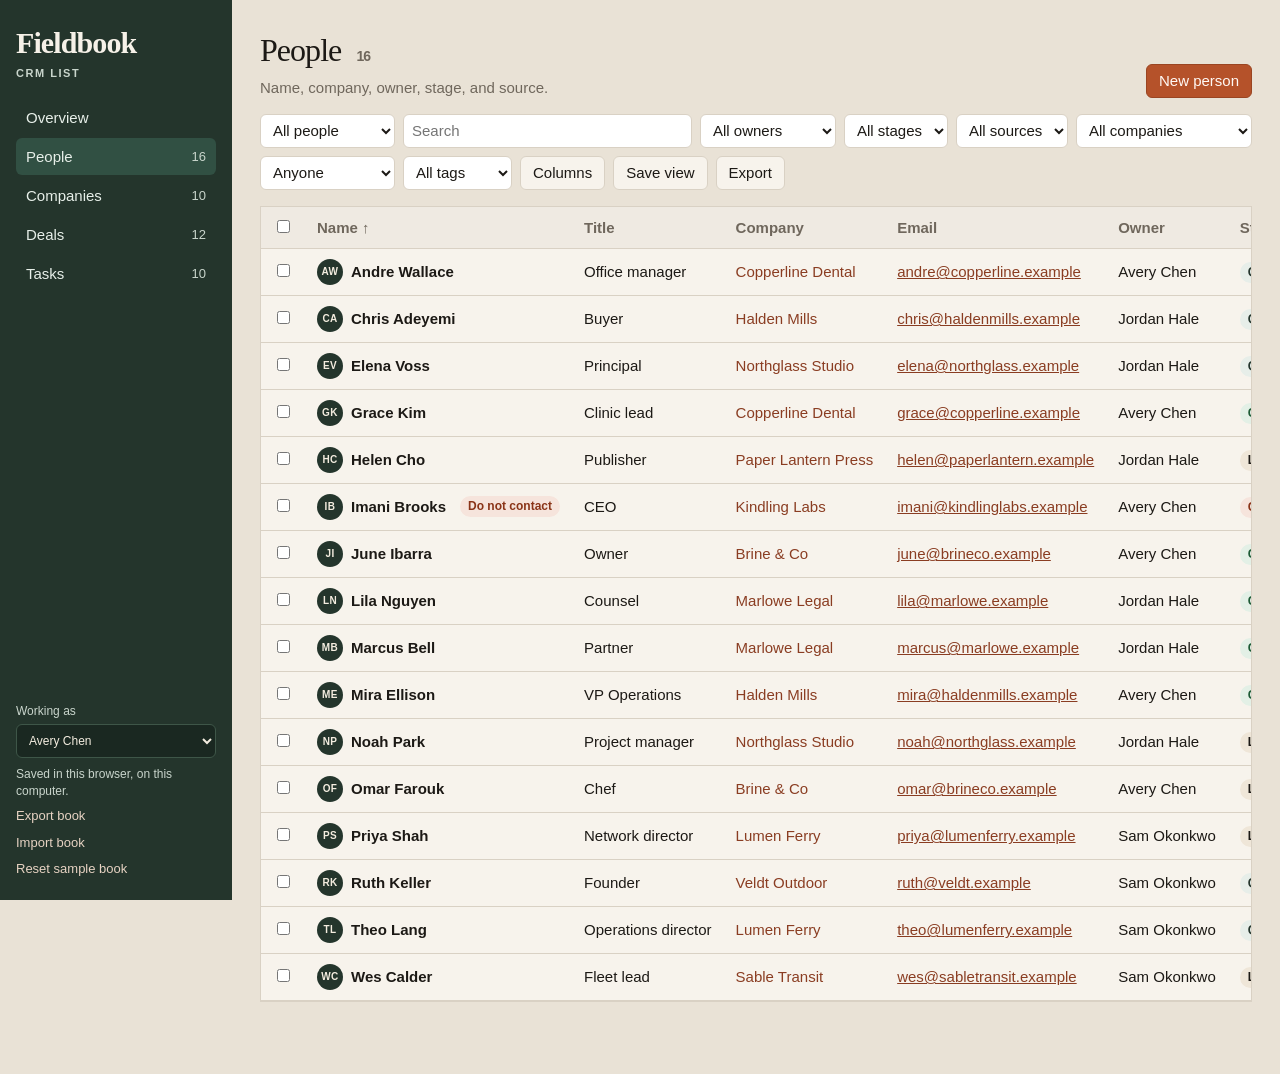
==== commit 9364bac0: "Add the follow-up fields Fieldbook was missing. Record a do-not-contact mark, a lost reason, the oth" ====
--- a/crm/index.html
+++ b/crm/index.html
@@ -206,6 +206,7 @@
 tr:hover td { background: #f7f1e8; }
 tr.is-selected td { background: #f3e6dc; }
 tr.is-done td { color: var(--muted); }
+tr.is-quiet .who { font-weight: 650; }
 tr.is-overdue .due-cell, .overdue { color: var(--bad); font-weight: 700; }
 .empty { padding: 28px 12px; color: var(--muted); text-align: left; }
 
@@ -232,7 +233,8 @@
   font-weight: 650;
 }
 .pill-customer, .pill-won { background: var(--good-bg); color: var(--good); }
-.pill-churned, .pill-lost { background: var(--bad-bg); color: var(--bad); }
+.pill-churned, .pill-lost, .pill-quiet { background: var(--bad-bg); color: var(--bad); }
+.who .pill { margin-left: 6px; }
 .pill-qualified, .pill-proposal, .pill-negotiation, .pill-new { background: #e7eee9; color: var(--pine); }
 .tag {
   display: inline-flex;
@@ -271,6 +273,7 @@
 .deal-card { margin-bottom: 8px; padding: 10px; border: 1px solid var(--line); background: var(--paper); cursor: grab; }
 .deal-card strong, .deal-card span { display: block; }
 .deal-card .money { margin-top: 6px; font-variant-numeric: tabular-nums; font-weight: 700; }
+.deal-card .reason { color: var(--bad); font-size: 12px; font-weight: 650; }
 .deal-card .meta, .meta { color: var(--muted); font-size: 12px; }
 
 .scrim { position: fixed; inset: 0; z-index: 20; border: 0; background: rgba(28, 25, 21, 0.32); }
@@ -300,6 +303,14 @@
 .note { padding: 8px 0; border-top: 1px solid var(--line); }
 .note p { margin: 0; white-space: pre-wrap; }
 .form-error { margin: 0 0 8px; color: var(--bad); font-size: 13px; }
+.quiet-note { margin: 12px 0 0; color: var(--bad); font-size: 14px; }
+.lines { display: flex; flex-direction: column; gap: 8px; margin-top: 6px; }
+.line { display: grid; grid-template-columns: minmax(0, 1.4fr) 72px 96px 34px; gap: 6px; align-items: center; }
+.line input { width: 100%; }
+.line button { height: 34px; border: 1px solid var(--line); border-radius: 6px; background: var(--paper); }
+.history { margin: 0; padding: 0; list-style: none; }
+.history li { padding: 8px 0; border-top: 1px solid var(--line); }
+.history p { margin: 0; }
 .modal {
   position: fixed;
   top: 50%;
@@ -349,6 +360,7 @@
 const SIZES = ["1–10", "11–50", "51–200", "201–1,000"];
 const INDUSTRIES = ["Manufacturing", "Architecture", "Food", "Logistics", "Publishing", "Healthcare", "Retail", "Legal", "Software", "Transportation"];
 const TASK_TYPES = ["Call", "Email", "Meeting", "Task"];
+const LOST_REASONS = ["Price", "Timing", "Competitor", "No budget", "No decision", "Other"];
 const DEAL_STAGES = [
   { id: "new", label: "New", probability: 10 },
   { id: "qualified", label: "Qualified", probability: 25 },
@@ -360,7 +372,7 @@
 const DEFAULT_COLUMNS = {
   people: ["name", "title", "company", "email", "owner", "stage", "source", "tags", "last"],
   companies: ["name", "domain", "industry", "size", "city", "owner", "people", "pipeline"],
-  deals: ["name", "company", "amount", "stage", "probability", "close", "owner"],
+  deals: ["name", "company", "amount", "stage", "lostReason", "probability", "close", "owner"],
   tasks: ["due", "type", "subject", "related", "owner", "status"],
 };
 const BUILTINS = {
@@ -369,6 +381,7 @@
     { id: "mine", name: "My book", filters: { owner: "__me__" } },
     { id: "customers", name: "Customers", filters: { stage: "Customer" } },
     { id: "leads", name: "Open leads", filters: { stage: "Lead" } },
+    { id: "quiet", name: "Do not contact", filters: { reach: "yes" } },
   ],
   companies: [
     { id: "all", name: "All companies" },
@@ -472,6 +485,54 @@
 function personName(id) {
   return state.people.find((person) => person.id === id)?.name || "";
 }
+function dealPeople(deal) {
+  const ids = [];
+  if (deal?.contactId) ids.push(deal.contactId);
+  (deal?.contactIds || []).forEach((id) => { if (id && !ids.includes(id)) ids.push(id); });
+  return ids;
+}
+function lineTotal(deal) {
+  return (deal?.lines || []).reduce((total, line) => total + (Number(line.qty) || 0) * (Number(line.price) || 0), 0);
+}
+function syncDealMoney(deal) {
+  if ((deal?.lines || []).length) deal.amount = lineTotal(deal);
+}
+function setPrimaryContact(deal, id) {
+  const others = dealPeople(deal).filter((item) => item !== id);
+  deal.contactId = id;
+  deal.contactIds = id ? [id, ...others] : others;
+}
+function rememberStage(record, from, to) {
+  if (String(from ?? "") === String(to ?? "")) return;
+  record.stageHistory = Array.isArray(record.stageHistory) ? record.stageHistory : [];
+  record.stageHistory.unshift({ at: new Date().toISOString(), from: from || "", to: to || "", by: state.currentUser });
+}
+function normalizePerson(person) {
+  person.doNotContact = !!person.doNotContact;
+  person.tags = Array.isArray(person.tags) ? person.tags : [];
+  person.notes = Array.isArray(person.notes) ? person.notes : [];
+  person.stageHistory = Array.isArray(person.stageHistory) ? person.stageHistory : [];
+  return person;
+}
+function normalizeDeal(deal) {
+  deal.tags = Array.isArray(deal.tags) ? deal.tags : [];
+  deal.notes = Array.isArray(deal.notes) ? deal.notes : [];
+  deal.lines = Array.isArray(deal.lines) ? deal.lines.filter((line) => line && line.id).map((line) => ({
+    id: String(line.id),
+    name: String(line.name || ""),
+    qty: Math.max(0, Number(line.qty) || 0),
+    price: Math.max(0, Number(line.price) || 0),
+  })) : [];
+  deal.lostReason = LOST_REASONS.includes(deal.lostReason) ? deal.lostReason : "";
+  deal.stageHistory = Array.isArray(deal.stageHistory) ? deal.stageHistory : [];
+  const ids = [];
+  if (deal.contactId) ids.push(deal.contactId);
+  (Array.isArray(deal.contactIds) ? deal.contactIds : []).forEach((id) => { if (id && !ids.includes(id)) ids.push(id); });
+  deal.contactIds = ids;
+  deal.contactId = ids[0] || "";
+  syncDealMoney(deal);
+  return deal;
+}
 function recordTitle(type, id) {
   const record = getRecord(type, id);
   return record?.name || record?.subject || "";
@@ -503,7 +564,7 @@
   return times.at(-1) || "";
 }
 function defaultFilters(object) {
-  if (object === "people") return { q: "", owner: "", stage: "", source: "", company: "", tag: "", viewId: "all" };
+  if (object === "people") return { q: "", owner: "", stage: "", source: "", company: "", tag: "", reach: "", viewId: "all" };
   if (object === "companies") return { q: "", owner: "", industry: "", tag: "", viewId: "all" };
   if (object === "deals") return { q: "", owner: "", stage: "", tag: "", status: "open", viewId: "open" };
   return { q: "", owner: "", type: "", status: "open", viewId: "open" };
@@ -578,7 +639,7 @@
 
 const COLUMN_DEFS = {
   people: [
-    { key: "name", label: "Name", lock: true, text: (row) => row.name, render: (row) => `<span class="who"><span class="avatar">${esc(initials(row.name))}</span>${esc(row.name)}</span>` },
+    { key: "name", label: "Name", lock: true, text: (row) => row.name, render: (row) => `<span class="who"><span class="avatar">${esc(initials(row.name))}</span>${esc(row.name)}${row.doNotContact ? `<span class="pill pill-quiet">Do not contact</span>` : ""}</span>` },
     { key: "title", label: "Title", text: (row) => row.title, render: (row) => esc(row.title || "—") },
     { key: "company", label: "Company", text: (row) => companyName(row.companyId), render: (row) => row.companyId ? `<button type="button" class="linkish" data-action="open-record" data-type="company" data-id="${esc(row.companyId)}">${esc(companyName(row.companyId) || "Company")}</button>` : "—" },
     { key: "email", label: "Email", text: (row) => row.email, render: (row) => row.email ? `<a href="mailto:${esc(row.email)}">${esc(row.email)}</a>` : "—" },
@@ -602,9 +663,10 @@
   deals: [
     { key: "name", label: "Deal", lock: true, text: (row) => row.name, render: (row) => `<strong>${esc(row.name)}</strong>` },
     { key: "company", label: "Company", text: (row) => companyName(row.companyId), render: (row) => row.companyId ? `<button type="button" class="linkish" data-action="open-record" data-type="company" data-id="${esc(row.companyId)}">${esc(companyName(row.companyId) || "Company")}</button>` : "—" },
-    { key: "contact", label: "Contact", text: (row) => personName(row.contactId), render: (row) => row.contactId ? `<button type="button" class="linkish" data-action="open-record" data-type="person" data-id="${esc(row.contactId)}">${esc(personName(row.contactId) || "Person")}</button>` : "—" },
+    { key: "contact", label: "Contact", text: (row) => dealPeople(row).map(personName).filter(Boolean).join(", "), render: (row) => dealPeople(row).map((id) => personName(id) ? `<button type="button" class="linkish" data-action="open-record" data-type="person" data-id="${esc(id)}">${esc(personName(id))}</button>` : "").filter(Boolean).join(", ") || "—" },
     { key: "amount", label: "Amount", num: true, text: (row) => Number(row.amount) || 0, render: (row) => money(row.amount) },
     { key: "stage", label: "Stage", text: (row) => stageLabel(row.stage), render: (row) => pill(stageLabel(row.stage)) },
+    { key: "lostReason", label: "Lost reason", text: (row) => row.stage === "lost" ? (row.lostReason || "Needs a reason") : "", render: (row) => row.stage === "lost" ? esc(row.lostReason || "Needs a reason") : "—" },
     { key: "probability", label: "Probability", num: true, text: (row) => Number(row.probability) || 0, render: (row) => `${Number(row.probability) || 0}%` },
     { key: "close", label: "Close date", text: (row) => row.close || "", render: (row) => esc(fmtDate(row.close)) },
     { key: "owner", label: "Owner", text: (row) => row.owner, render: (row) => esc(row.owner || "—") },
@@ -650,6 +712,8 @@
       (!filters.source || row.source === filters.source) &&
       (!filters.company || row.companyId === filters.company) &&
       (!filters.tag || (row.tags || []).includes(filters.tag)) &&
+      (filters.reach !== "yes" || row.doNotContact) &&
+      (filters.reach !== "no" || !row.doNotContact) &&
       matchesQuery(blob([row.name, row.title, row.email, row.phone, companyName(row.companyId), ...(row.tags || [])]), filters.q)
     ));
   } else if (object === "companies") {
@@ -667,7 +731,7 @@
       if (filters.stage && row.stage !== filters.stage) return false;
       if (filters.owner && row.owner !== filters.owner) return false;
       if (filters.tag && !(row.tags || []).includes(filters.tag)) return false;
-      return matchesQuery(blob([row.name, companyName(row.companyId), personName(row.contactId), ...(row.tags || [])]), filters.q);
+      return matchesQuery(blob([row.name, companyName(row.companyId), ...dealPeople(row).map(personName), ...(row.lines || []).map((line) => line.name), row.lostReason, ...(row.tags || [])]), filters.q);
     });
   } else {
     rows = rows.filter((row) => {
@@ -699,7 +763,7 @@
     { id: "c10", name: "Sable Transit", domain: "sabletransit.example", industry: "Transportation", size: "201–1,000", city: "Minneapolis", owner: "Sam Okonkwo", tags: [], notes: [], createdAt: stamp(-18) },
   ];
   const people = [
-    { id: "p1", name: "Mira Ellison", title: "VP Operations", email: "mira@haldenmills.example", phone: "(503) 555-0148", companyId: "c1", owner: "Avery Chen", stage: "Customer", source: "Referral", tags: ["Champion"], notes: [note("np1", "Wants the spring price before she takes it to the mill.", "Avery Chen", -2)], createdAt: stamp(-75) },
+    { id: "p1", name: "Mira Ellison", title: "VP Operations", email: "mira@haldenmills.example", phone: "(503) 555-0148", companyId: "c1", owner: "Avery Chen", stage: "Customer", source: "Referral", tags: ["Champion"], doNotContact: false, stageHistory: [{ at: stamp(-40), from: "Qualified", to: "Customer", by: "Avery Chen" }, { at: stamp(-60), from: "Lead", to: "Qualified", by: "Avery Chen" }], notes: [note("np1", "Wants the spring price before she takes it to the mill.", "Avery Chen", -2)], createdAt: stamp(-75) },
     { id: "p2", name: "Chris Adeyemi", title: "Buyer", email: "chris@haldenmills.example", phone: "(503) 555-0172", companyId: "c1", owner: "Jordan Hale", stage: "Qualified", source: "Outbound", tags: [], notes: [], createdAt: stamp(-20) },
     { id: "p3", name: "Elena Voss", title: "Principal", email: "elena@northglass.example", phone: "(206) 555-0114", companyId: "c2", owner: "Jordan Hale", stage: "Qualified", source: "Inbound", tags: ["Priority"], notes: [], createdAt: stamp(-48) },
     { id: "p4", name: "Noah Park", title: "Project manager", email: "noah@northglass.example", phone: "(206) 555-0190", companyId: "c2", owner: "Jordan Hale", stage: "Lead", source: "Event", tags: [], notes: [], createdAt: stamp(-15) },
@@ -710,22 +774,22 @@
     { id: "p9", name: "Andre Wallace", title: "Office manager", email: "andre@copperline.example", phone: "(512) 555-0127", companyId: "c6", owner: "Avery Chen", stage: "Qualified", source: "Event", tags: [], notes: [], createdAt: stamp(-21) },
     { id: "p10", name: "Ruth Keller", title: "Founder", email: "ruth@veldt.example", phone: "(303) 555-0155", companyId: "c7", owner: "Sam Okonkwo", stage: "Qualified", source: "Referral", tags: ["Partner"], notes: [], createdAt: stamp(-19) },
     { id: "p11", name: "Marcus Bell", title: "Partner", email: "marcus@marlowe.example", phone: "(617) 555-0194", companyId: "c8", owner: "Jordan Hale", stage: "Customer", source: "Partner", tags: ["Champion"], notes: [note("np11", "Retainer is signed. Introduce Lila before the next matter.", "Jordan Hale", -6)], createdAt: stamp(-27) },
-    { id: "p12", name: "Imani Brooks", title: "CEO", email: "imani@kindlinglabs.example", phone: "(415) 555-0102", companyId: "c9", owner: "Avery Chen", stage: "Churned", source: "Outbound", tags: [], notes: [], createdAt: stamp(-22) },
+    { id: "p12", name: "Imani Brooks", title: "CEO", email: "imani@kindlinglabs.example", phone: "(415) 555-0102", companyId: "c9", owner: "Avery Chen", stage: "Churned", source: "Outbound", tags: [], doNotContact: true, stageHistory: [{ at: stamp(-4), from: "Customer", to: "Churned", by: "Avery Chen" }], notes: [note("np12", "Asked not to be called or emailed after the pilot ended.", "Avery Chen", -4)], createdAt: stamp(-22) },
     { id: "p13", name: "Wes Calder", title: "Fleet lead", email: "wes@sabletransit.example", phone: "(612) 555-0177", companyId: "c10", owner: "Sam Okonkwo", stage: "Lead", source: "Inbound", tags: [], notes: [], createdAt: stamp(-8) },
     { id: "p14", name: "Lila Nguyen", title: "Counsel", email: "lila@marlowe.example", phone: "(617) 555-0140", companyId: "c8", owner: "Jordan Hale", stage: "Customer", source: "Referral", tags: [], notes: [], createdAt: stamp(-7) },
     { id: "p15", name: "Omar Farouk", title: "Chef", email: "omar@brineco.example", phone: "(510) 555-0188", companyId: "c3", owner: "Avery Chen", stage: "Lead", source: "Event", tags: ["Newsletter"], notes: [], createdAt: stamp(-5) },
     { id: "p16", name: "Grace Kim", title: "Clinic lead", email: "grace@copperline.example", phone: "(512) 555-0119", companyId: "c6", owner: "Avery Chen", stage: "Customer", source: "Inbound", tags: [], notes: [], createdAt: stamp(-16) },
   ];
   const deals = [
-    { id: "d1", name: "Spring cloth contract", companyId: "c1", contactId: "p1", amount: 84000, stage: "negotiation", probability: 75, close: dayOffset(12), owner: "Avery Chen", tags: ["Renewal"], notes: [], createdAt: stamp(-18) },
+    { id: "d1", name: "Spring cloth contract", companyId: "c1", contactId: "p1", contactIds: ["p1", "p2"], amount: 84000, stage: "negotiation", probability: 75, close: dayOffset(12), owner: "Avery Chen", tags: ["Renewal"], lines: [{ id: "ld1", name: "Spring cloth", qty: 400, price: 210 }], stageHistory: [{ at: stamp(-6), from: "proposal", to: "negotiation", by: "Avery Chen" }, { at: stamp(-12), from: "qualified", to: "proposal", by: "Avery Chen" }, { at: stamp(-16), from: "new", to: "qualified", by: "Avery Chen" }], notes: [], createdAt: stamp(-18) },
     { id: "d2", name: "Lobby renovation", companyId: "c2", contactId: "p3", amount: 126000, stage: "proposal", probability: 50, close: dayOffset(30), owner: "Jordan Hale", tags: ["Priority"], notes: [], createdAt: stamp(-14) },
     { id: "d3", name: "Catering rollout", companyId: "c3", contactId: "p5", amount: 18500, stage: "qualified", probability: 25, close: dayOffset(20), owner: "Avery Chen", tags: [], notes: [], createdAt: stamp(-10) },
-    { id: "d4", name: "West coast lanes", companyId: "c4", contactId: "p6", amount: 240000, stage: "negotiation", probability: 75, close: dayOffset(8), owner: "Sam Okonkwo", tags: ["Priority"], notes: [note("nd4", "Legal is the only open item. Ops already said yes.", "Sam Okonkwo", -1)], createdAt: stamp(-16) },
+    { id: "d4", name: "West coast lanes", companyId: "c4", contactId: "p6", contactIds: ["p6", "p7"], amount: 240000, stage: "negotiation", probability: 75, close: dayOffset(8), owner: "Sam Okonkwo", tags: ["Priority"], lines: [], notes: [note("nd4", "Legal is the only open item. Ops already said yes.", "Sam Okonkwo", -1)], createdAt: stamp(-16) },
     { id: "d5", name: "Spring catalog", companyId: "c5", contactId: "p8", amount: 22000, stage: "new", probability: 10, close: dayOffset(45), owner: "Jordan Hale", tags: [], notes: [], createdAt: stamp(-3) },
     { id: "d6", name: "Patient reminders", companyId: "c6", contactId: "p9", amount: 41000, stage: "proposal", probability: 50, close: dayOffset(18), owner: "Avery Chen", tags: [], notes: [], createdAt: stamp(-9) },
-    { id: "d7", name: "Wholesale program", companyId: "c7", contactId: "p10", amount: 67000, stage: "qualified", probability: 25, close: dayOffset(25), owner: "Sam Okonkwo", tags: ["Partner"], notes: [], createdAt: stamp(-6) },
+    { id: "d7", name: "Wholesale program", companyId: "c7", contactId: "p10", amount: 67000, stage: "qualified", probability: 25, close: dayOffset(25), owner: "Sam Okonkwo", tags: ["Partner"], lines: [{ id: "ld7a", name: "Field jacket", qty: 200, price: 180 }, { id: "ld7b", name: "Day pack", qty: 100, price: 310 }], notes: [], createdAt: stamp(-6) },
     { id: "d8", name: "Research retainer", companyId: "c8", contactId: "p11", amount: 54000, stage: "won", probability: 100, close: dayOffset(-5), owner: "Jordan Hale", tags: ["Champion"], notes: [], createdAt: stamp(-26) },
-    { id: "d9", name: "Design partner", companyId: "c9", contactId: "p12", amount: 15000, stage: "lost", probability: 0, close: dayOffset(-12), owner: "Avery Chen", tags: [], notes: [], createdAt: stamp(-21) },
+    { id: "d9", name: "Design partner", companyId: "c9", contactId: "p12", amount: 15000, stage: "lost", probability: 0, lostReason: "No budget", close: dayOffset(-12), owner: "Avery Chen", tags: [], stageHistory: [{ at: stamp(-12), from: "qualified", to: "lost", by: "Avery Chen" }], notes: [], createdAt: stamp(-21) },
     { id: "d10", name: "Depot software", companyId: "c10", contactId: "p13", amount: 98000, stage: "new", probability: 10, close: dayOffset(40), owner: "Sam Okonkwo", tags: [], notes: [], createdAt: stamp(-2) },
     { id: "d11", name: "Replenishment order", companyId: "c1", contactId: "p2", amount: 31000, stage: "qualified", probability: 25, close: dayOffset(22), owner: "Avery Chen", tags: [], notes: [], createdAt: stamp(-4) },
     { id: "d12", name: "Signage package", companyId: "c2", contactId: "p4", amount: 27500, stage: "won", probability: 100, close: dayOffset(-20), owner: "Jordan Hale", tags: [], notes: [], createdAt: stamp(-30) },
@@ -779,9 +843,9 @@
 function bookFrom(data) {
   return {
     currentUser: OWNERS.includes(data.currentUser) ? data.currentUser : "Avery Chen",
-    people: data.people,
+    people: data.people.map(normalizePerson),
     companies: data.companies,
-    deals: data.deals,
+    deals: data.deals.map(normalizeDeal),
     tasks: data.tasks,
     savedViews: Array.isArray(data.savedViews) ? data.savedViews : [],
     ui: freshUi(data.ui),
@@ -842,9 +906,9 @@
 }
 function blank(type) {
   const owner = state.currentUser;
-  if (type === "person") return { name: "", title: "", email: "", phone: "", companyId: "", owner, stage: "Lead", source: "Inbound", tags: [], notes: [] };
+  if (type === "person") return { name: "", title: "", email: "", phone: "", companyId: "", owner, stage: "Lead", source: "Inbound", tags: [], doNotContact: false, stageHistory: [], notes: [] };
   if (type === "company") return { name: "", domain: "", industry: "Software", size: "1–10", city: "", owner, tags: [], notes: [] };
-  if (type === "deal") return { name: "", companyId: "", contactId: "", amount: 0, stage: "new", probability: 10, close: dayOffset(30), owner, tags: [], notes: [] };
+  if (type === "deal") return { name: "", companyId: "", contactId: "", contactIds: [], amount: 0, stage: "new", probability: 10, lostReason: "", close: dayOffset(30), owner, tags: [], lines: [], stageHistory: [], notes: [] };
   return { subject: "", type: "Task", due: todayISO(), done: false, owner, relatedType: "person", relatedId: "", note: "", notes: [] };
 }
 function unlink(type, id) {
@@ -852,7 +916,10 @@
     state.people.forEach((person) => { if (person.companyId === id) person.companyId = ""; });
     state.deals.forEach((deal) => { if (deal.companyId === id) deal.companyId = ""; });
   }
-  if (type === "person") state.deals.forEach((deal) => { if (deal.contactId === id) deal.contactId = ""; });
+  if (type === "person") state.deals.forEach((deal) => {
+    deal.contactIds = dealPeople(deal).filter((item) => item !== id);
+    deal.contactId = deal.contactIds[0] || "";
+  });
   state.tasks.forEach((task) => { if (task.relatedType === type && task.relatedId === id) task.relatedId = ""; });
 }
 function eachSelected(fn) {
@@ -876,6 +943,23 @@
 }
 function tagField(tags) {
   return `<div class="span-2"><span class="lbl">Tags</span><div class="tagset">${TAGS.map((tag) => `<button type="button" data-action="toggle-tag" data-tag="${esc(tag)}" aria-pressed="${(tags || []).includes(tag) ? "true" : "false"}">${esc(tag)}</button>`).join("")}</div></div>`;
+}
+function buyerField(record) {
+  const chosen = new Set((record.contactIds || []).filter((id) => id && id !== record.contactId));
+  const list = [];
+  state.people.forEach((person) => {
+    const atCompany = record.companyId && person.companyId === record.companyId && person.id !== record.contactId;
+    const already = chosen.has(person.id);
+    if (atCompany || already) list.push(person);
+  });
+  if (!list.length) return `<p class="meta span-2">Other people at this company show up here.</p>`;
+  const buttons = list.map((person) => `<button type="button" data-action="toggle-buyer" data-id="${esc(person.id)}" aria-pressed="${chosen.has(person.id) ? "true" : "false"}">${esc(person.name)}</button>`).join("");
+  return `<div class="span-2"><span class="lbl">Also on this deal</span><div class="tagset">${buttons}</div></div>`;
+}
+function linesField(prefix, record) {
+  const rows = (record.lines || []).map((line) => `<div class="line"><input id="${prefix}-line-${esc(line.id)}-name" data-field="lineName" data-line="${esc(line.id)}" value="${esc(line.name)}" placeholder="What they are buying" aria-label="Item" autocomplete="off"><input id="${prefix}-line-${esc(line.id)}-qty" data-field="lineQty" data-line="${esc(line.id)}" type="number" min="0" value="${esc(line.qty)}" aria-label="Quantity"><input id="${prefix}-line-${esc(line.id)}-price" data-field="linePrice" data-line="${esc(line.id)}" type="number" min="0" step="1" value="${esc(line.price)}" aria-label="Price"><button type="button" data-action="remove-line" data-line="${esc(line.id)}" aria-label="Remove ${esc(line.name || "line")}">×</button></div>`).join("");
+  const total = (record.lines || []).length ? `<p class="meta">Total ${money(lineTotal(record))}</p>` : "";
+  return `<div class="span-2"><span class="lbl">What they are buying</span><div class="lines">${rows}<button type="button" class="btn" data-action="add-line">Add a line</button></div>${total}</div>`;
 }
 function companyPairs(current) {
   const pairs = [["", "No company"], ...state.companies.map((company) => [company.id, company.name])];
@@ -907,6 +991,7 @@
       selectField(prefix, "owner", "Owner", OWNERS.map((owner) => [owner, owner]), record.owner),
       selectField(prefix, "stage", "Stage", CONTACT_STAGES.map((stage) => [stage, stage]), record.stage),
       selectField(prefix, "source", "Source", SOURCES.map((source) => [source, source]), record.source, "span-2"),
+      `<label class="checkline span-2"><input id="${prefix}-doNotContact" data-field="doNotContact" type="checkbox"${record.doNotContact ? " checked" : ""}> Do not contact</label>`,
       tagField(record.tags),
     ].join("");
   }
@@ -926,8 +1011,13 @@
       textField(prefix, "name", "Deal", record.name, "text", "span-2"),
       selectField(prefix, "companyId", "Company", companyPairs(record.companyId), record.companyId || ""),
       selectField(prefix, "contactId", "Contact", contactPairs(record.companyId, record.contactId), record.contactId || ""),
-      textField(prefix, "amount", "Amount", record.amount, "number"),
+      buyerField(record),
+      linesField(prefix, record),
+      (record.lines || []).length
+        ? `<label>Amount<input id="${prefix}-amount" data-field="amount" type="number" value="${esc(lineTotal(record))}" readonly></label>`
+        : textField(prefix, "amount", "Amount", record.amount, "number"),
       selectField(prefix, "stage", "Stage", DEAL_STAGES.map((stage) => [stage.id, stage.label]), record.stage),
+      record.stage === "lost" ? selectField(prefix, "lostReason", "Why it was lost", [["", "Choose a reason"], ...LOST_REASONS.map((reason) => [reason, reason])], record.lostReason || "", "span-2") : "",
       textField(prefix, "probability", "Probability", record.probability, "number"),
       textField(prefix, "close", "Close date", record.close, "date"),
       selectField(prefix, "owner", "Owner", OWNERS.map((owner) => [owner, owner]), record.owner, "span-2"),
@@ -978,6 +1068,7 @@
     parts.push(selectFilter("stage", "Stage", [["", "All stages"], ...CONTACT_STAGES.map((stage) => [stage, stage])], filters.stage));
     parts.push(selectFilter("source", "Source", [["", "All sources"], ...SOURCES.map((source) => [source, source])], filters.source));
     parts.push(selectFilter("company", "Company", [["", "All companies"], ...state.companies.map((company) => [company.id, company.name])], filters.company));
+    parts.push(selectFilter("reach", "Contact", [["", "Anyone"], ["yes", "Do not contact"], ["no", "Ok to contact"]], filters.reach));
   }
   if (object === "companies") parts.push(selectFilter("industry", "Industry", [["", "All industries"], ...INDUSTRIES.map((item) => [item, item])], filters.industry));
   if (object === "deals") {
@@ -1024,6 +1115,7 @@
       state.ui.selection.includes(row.id) ? "is-selected" : "",
       row.done ? "is-done" : "",
       object === "tasks" && !row.done && row.due && row.due < todayISO() ? "is-overdue" : "",
+      object === "people" && row.doNotContact ? "is-quiet" : "",
     ].filter(Boolean).join(" ");
     const cells = columns.map((column) => `<td class="${column.num ? "num" : ""} ${column.key === "due" ? "due-cell" : ""}">${column.render(row)}</td>`).join("");
     return `<tr class="${classes}" data-action="open-record" data-type="${type}" data-id="${esc(row.id)}"><td class="check"><input type="checkbox" data-action="toggle-select" data-id="${esc(row.id)}" aria-label="Select ${esc(row.name || row.subject || "row")}"${state.ui.selection.includes(row.id) ? " checked" : ""}></td>${cells}</tr>`;
@@ -1034,7 +1126,12 @@
 function board(rows) {
   return `<div class="board">${DEAL_STAGES.map((stage) => {
     const cards = rows.filter((deal) => deal.stage === stage.id);
-    return `<section class="column" data-drop-stage="${stage.id}"><header><strong>${esc(stage.label)}</strong><span>${cards.length} · ${money(sumAmount(cards))}</span></header>${cards.map((deal) => `<article class="deal-card" draggable="true" data-drag-id="${esc(deal.id)}" data-action="open-record" data-type="deal" data-id="${esc(deal.id)}"><strong>${esc(deal.name)}</strong><span>${esc(companyName(deal.companyId) || "No company")}</span><span class="money">${money(deal.amount)}</span><span class="meta">${esc(fmtDate(deal.close))} · ${esc(deal.owner)}</span></article>`).join("")}${cards.length ? "" : `<p class="meta">Drop a deal here</p>`}</section>`;
+    return `<section class="column" data-drop-stage="${stage.id}"><header><strong>${esc(stage.label)}</strong><span>${cards.length} · ${money(sumAmount(cards))}</span></header>${cards.map((deal) => {
+      const names = dealPeople(deal).map(personName).filter(Boolean);
+      const who = names.length > 1 ? `${names[0]} +${names.length - 1}` : (names[0] || "No contact");
+      const reason = deal.stage === "lost" ? `<span class="reason">${esc(deal.lostReason || "Needs a reason")}</span>` : "";
+      return `<article class="deal-card" draggable="true" data-drag-id="${esc(deal.id)}" data-action="open-record" data-type="deal" data-id="${esc(deal.id)}"><strong>${esc(deal.name)}</strong><span>${esc(companyName(deal.companyId) || "No company")}</span><span>${esc(who)}</span>${reason}<span class="money">${money(deal.amount)}</span><span class="meta">${esc(fmtDate(deal.close))} · ${esc(deal.owner)}</span></article>`;
+    }).join("")}${cards.length ? "" : `<p class="meta">Drop a deal here</p>`}</section>`;
   }).join("")}</div>`;
 }
 
@@ -1075,17 +1172,39 @@
       <article><p class="kicker">Won</p><p class="stat">${money(sumAmount(won))}</p><p class="sub">${won.length} closed · ${money(sumAmount(lost))} lost</p></article>
       <article><p class="kicker">Open tasks</p><p class="stat">${openTasks.length}</p><p class="sub">${overdue} overdue</p></article>
     </section>
+    ${quietNote()}
     <div class="split">
       <section class="panel"><h2>Pipeline by stage</h2><div class="bars">${bars}</div></section>
       <section class="panel"><h2>Tasks due</h2>${taskList}</section>
     </div>
     <section class="panel feed"><h2>Recent activity</h2>${feed}</section>`;
 }
+function quietNote() {
+  const people = state.people.filter((person) => person.doNotContact);
+  const missing = state.deals.filter((deal) => deal.stage === "lost" && !deal.lostReason);
+  const parts = [];
+  if (people.length === 1) parts.push(`${people[0].name} asked not to be contacted.`);
+  else if (people.length) parts.push(`${people.length} people asked not to be contacted.`);
+  if (missing.length === 1) parts.push(`${missing[0].name} is lost and still needs a reason.`);
+  else if (missing.length) parts.push(`${missing.length} lost deals still need a reason.`);
+  return parts.length ? `<p class="quiet-note">${esc(parts.join(" "))}</p>` : "";
+}
+function historySentence(type, entry) {
+  const label = (value) => type === "deal" ? stageLabel(value) : (value || "—");
+  if (!entry.from) return `${entry.by} set the stage to ${label(entry.to)}.`;
+  return `${entry.by} moved this from ${label(entry.from)} to ${label(entry.to)}.`;
+}
+function historyBlock(type, record) {
+  const rows = record.stageHistory || [];
+  if (!rows.length) return "";
+  return `<section><h3>Stage history</h3><ul class="history">${rows.map((entry) => `<li><p>${esc(historySentence(type, entry))}</p><p class="meta">${esc(fmtDate(entry.at))}</p></li>`).join("")}</ul></section>`;
+}
 function activityFeed() {
   const items = [];
   [["person", state.people], ["company", state.companies], ["deal", state.deals]].forEach(([type, rows]) => {
     rows.forEach((row) => {
       (row.notes || []).forEach((entry) => items.push({ at: entry.at, label: `${entry.author} on ${row.name}`, detail: entry.body }));
+      (row.stageHistory || []).forEach((entry) => items.push({ at: entry.at, label: `${entry.by} on ${row.name}`, detail: historySentence(type, entry) }));
     });
   });
   state.tasks.forEach((task) => items.push({ at: task.createdAt, label: `${task.type}: ${task.subject}`, detail: recordTitle(task.relatedType, task.relatedId) || task.owner }));
@@ -1113,14 +1232,14 @@
   let body = "";
   if (type === "person") {
     const company = record.companyId ? [{ type: "company", id: record.companyId, label: companyName(record.companyId) || "Company" }] : [];
-    const deals = state.deals.filter((deal) => deal.contactId === record.id).map((deal) => ({ type: "deal", id: deal.id, label: deal.name }));
+    const deals = state.deals.filter((deal) => dealPeople(deal).includes(record.id)).map((deal) => ({ type: "deal", id: deal.id, label: deal.name }));
     body = `<h3>Company</h3>${relatedButtons(company)}<h3>Deals</h3>${relatedButtons(deals)}`;
   } else if (type === "company") {
     body = `<h3>People</h3>${relatedButtons(peopleAt(record.id).map((person) => ({ type: "person", id: person.id, label: person.name })))}<h3>Deals</h3>${relatedButtons(state.deals.filter((deal) => deal.companyId === record.id).map((deal) => ({ type: "deal", id: deal.id, label: `${deal.name} · ${money(deal.amount)}` })))}`;
   } else if (type === "deal") {
     const links = [];
     if (record.companyId) links.push({ type: "company", id: record.companyId, label: companyName(record.companyId) || "Company" });
-    if (record.contactId) links.push({ type: "person", id: record.contactId, label: personName(record.contactId) || "Person" });
+    dealPeople(record).forEach((id) => links.push({ type: "person", id, label: personName(id) || "Person" }));
     body = `<h3>Linked records</h3>${relatedButtons(links)}`;
   } else if (record.relatedId) {
     body = `<h3>Linked record</h3>${relatedButtons([{ type: record.relatedType, id: record.relatedId, label: recordTitle(record.relatedType, record.relatedId) || "Record" }])}`;
@@ -1142,7 +1261,7 @@
   if (!current) return "";
   const record = getRecord(current.type, current.id);
   if (!record) return "";
-  return `<button type="button" class="scrim" data-action="close-drawer" aria-label="Close details"></button><aside class="drawer" role="dialog" aria-label="${esc(typeLabel(current.type))}"><div class="drawer-top"><p class="kicker">${esc(typeLabel(current.type))}</p><button type="button" class="btn" data-action="close-drawer">Close</button></div><div data-editor="record"><div class="fields">${fieldsFor(current.type, record, "d")}</div>${relatedBlock(current.type, record)}${current.type === "task" ? "" : activityBlock(current.type, current.id)}${notesBlock(record)}</div><button type="button" class="btn danger" data-action="delete-record">Delete</button></aside>`;
+  return `<button type="button" class="scrim" data-action="close-drawer" aria-label="Close details"></button><aside class="drawer" role="dialog" aria-label="${esc(typeLabel(current.type))}"><div class="drawer-top"><p class="kicker">${esc(typeLabel(current.type))}</p><button type="button" class="btn" data-action="close-drawer">Close</button></div><div data-editor="record"><div class="fields">${fieldsFor(current.type, record, "d")}</div>${current.type === "person" || current.type === "deal" ? historyBlock(current.type, record) : ""}${relatedBlock(current.type, record)}${current.type === "task" ? "" : activityBlock(current.type, current.id)}${notesBlock(record)}</div><button type="button" class="btn danger" data-action="delete-record">Delete</button></aside>`;
 }
 function modal() {
   if (!state.ui.modal || !state.ui.draft) return "";
@@ -1195,9 +1314,19 @@
   const record = { ...draft, tags: [...(draft.tags || [])], notes: [], id: uid(type.slice(0, 1)), createdAt: new Date().toISOString() };
   if (type === "person" || type === "company" || type === "deal") record.name = label;
   if (type === "task") record.subject = label;
+  if (type === "person") {
+    record.doNotContact = !!draft.doNotContact;
+    record.stageHistory = [];
+    rememberStage(record, "", record.stage);
+  }
   if (type === "deal") {
-    record.amount = Math.max(0, Number(record.amount) || 0);
+    record.lines = (draft.lines || []).map((line) => ({ ...line }));
+    record.contactIds = [...(draft.contactIds || [])];
+    record.stageHistory = [];
+    syncDealMoney(record);
+    if (!record.lines.length) record.amount = Math.max(0, Number(record.amount) || 0);
     record.probability = record.stage === "won" ? 100 : record.stage === "lost" ? 0 : Math.max(0, Math.min(100, Number(record.probability) || stageProb(record.stage)));
+    rememberStage(record, "", record.stage);
   }
   collection(type).unshift(record);
   state.ui.modal = null;
@@ -1263,22 +1392,43 @@
   const record = editor.dataset.editor === "draft" ? state.ui.draft : getRecord(state.ui.drawer?.type, state.ui.drawer?.id);
   if (!record) return;
   const key = element.dataset.field;
+  if (element.dataset.line) {
+    const line = (record.lines || []).find((item) => item.id === element.dataset.line);
+    if (!line) return;
+    if (key === "lineName") line.name = element.value;
+    if (key === "lineQty") line.qty = Math.max(0, Number(element.value) || 0);
+    if (key === "linePrice") line.price = Math.max(0, Number(element.value) || 0);
+    syncDealMoney(record);
+    if (editor.dataset.editor === "record") persist();
+    render();
+    return;
+  }
   if ((key === "name" || key === "subject") && !String(element.value).trim()) {
     if (restoreIfBlank) render();
     return;
   }
-  if (key === "amount") record.amount = Math.max(0, Number(element.value) || 0);
-  else if (key === "probability") record.probability = Math.max(0, Math.min(100, Number(element.value) || 0));
+  const previous = record[key];
+  if (key === "amount") {
+    if ((record.lines || []).length) return;
+    record.amount = Math.max(0, Number(element.value) || 0);
+  } else if (key === "probability") record.probability = Math.max(0, Math.min(100, Number(element.value) || 0));
   else if (element.type === "checkbox") record[key] = element.checked;
   else record[key] = element.value;
   const isDeal = (editor.dataset.editor === "draft" && state.ui.modal === "deal") || (editor.dataset.editor === "record" && state.ui.drawer?.type === "deal");
+  const isPerson = (editor.dataset.editor === "draft" && state.ui.modal === "person") || (editor.dataset.editor === "record" && state.ui.drawer?.type === "person");
+  if (key === "stage" && (isDeal || isPerson)) rememberStage(record, previous, record[key]);
   if (isDeal && key === "stage") {
     if (record.stage === "won") record.probability = 100;
     if (record.stage === "lost") record.probability = 0;
   }
+  if (isDeal && key === "contactId") setPrimaryContact(record, record.contactId);
   if (isDeal && key === "companyId") {
-    const contact = state.people.find((person) => person.id === record.contactId);
-    if (contact && record.companyId && contact.companyId !== record.companyId) record.contactId = "";
+    const keep = dealPeople(record).filter((id) => {
+      const person = state.people.find((item) => item.id === id);
+      return person && (!record.companyId || person.companyId === record.companyId);
+    });
+    record.contactId = keep[0] || "";
+    record.contactIds = keep;
   }
   if (editor.dataset.editor === "record") persist();
   render();
@@ -1404,6 +1554,27 @@
     task.done = !task.done;
     persist();
     render();
+  } else if (action === "toggle-buyer") {
+    const editor = element.closest("[data-editor]");
+    const record = editor?.dataset.editor === "draft" ? state.ui.draft : getRecord(state.ui.drawer?.type, state.ui.drawer?.id);
+    if (!record) return;
+    const id = element.dataset.id;
+    const extras = new Set((record.contactIds || []).filter((item) => item && item !== record.contactId));
+    if (extras.has(id)) extras.delete(id);
+    else extras.add(id);
+    record.contactIds = record.contactId ? [record.contactId, ...extras] : [...extras];
+    if (editor?.dataset.editor === "record") persist();
+    render();
+  } else if (action === "add-line" || action === "remove-line") {
+    const editor = element.closest("[data-editor]");
+    const record = editor?.dataset.editor === "draft" ? state.ui.draft : getRecord(state.ui.drawer?.type, state.ui.drawer?.id);
+    if (!record) return;
+    record.lines = record.lines || [];
+    if (action === "add-line") record.lines.push({ id: uid("l"), name: "", qty: 1, price: 0 });
+    else record.lines = record.lines.filter((line) => line.id !== element.dataset.line);
+    syncDealMoney(record);
+    if (editor?.dataset.editor === "record") persist();
+    render();
   } else if (action === "toggle-tag") {
     const editor = element.closest("[data-editor]");
     const record = editor?.dataset.editor === "draft" ? state.ui.draft : getRecord(state.ui.drawer?.type, state.ui.drawer?.id);
@@ -1423,7 +1594,9 @@
     const stage = document.getElementById("bulk-stage")?.value;
     if (!stage) return;
     eachSelected((record) => {
+      const from = record.stage;
       record.stage = stage;
+      rememberStage(record, from, stage);
       if (state.ui.view === "deals" && stage === "won") record.probability = 100;
       if (state.ui.view === "deals" && stage === "lost") record.probability = 0;
     });
@@ -1552,7 +1725,9 @@
     event.preventDefault();
     const deal = getRecord("deal", event.dataTransfer.getData("text/plain"));
     if (!deal) return;
+    const from = deal.stage;
     deal.stage = column.dataset.dropStage;
+    rememberStage(deal, from, deal.stage);
     if (deal.stage === "won") deal.probability = 100;
     if (deal.stage === "lost") deal.probability = 0;
     persist();
